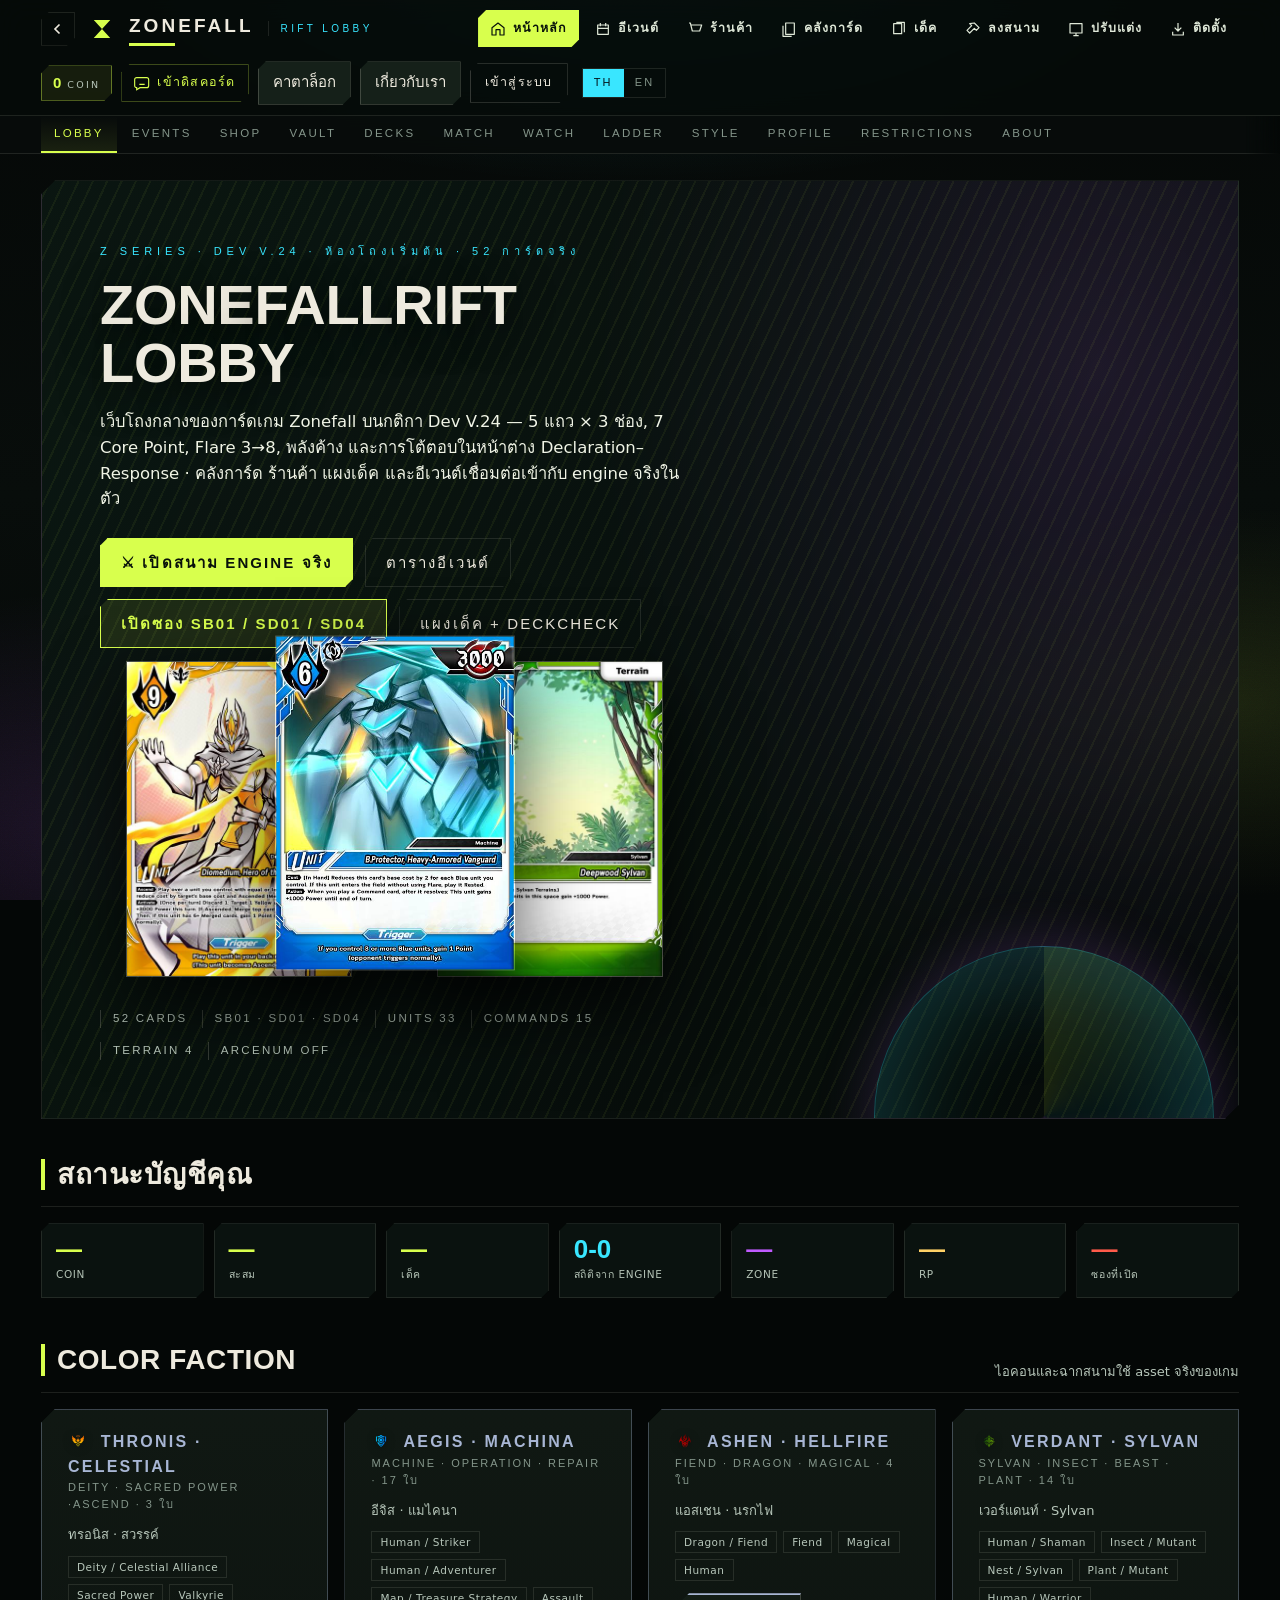
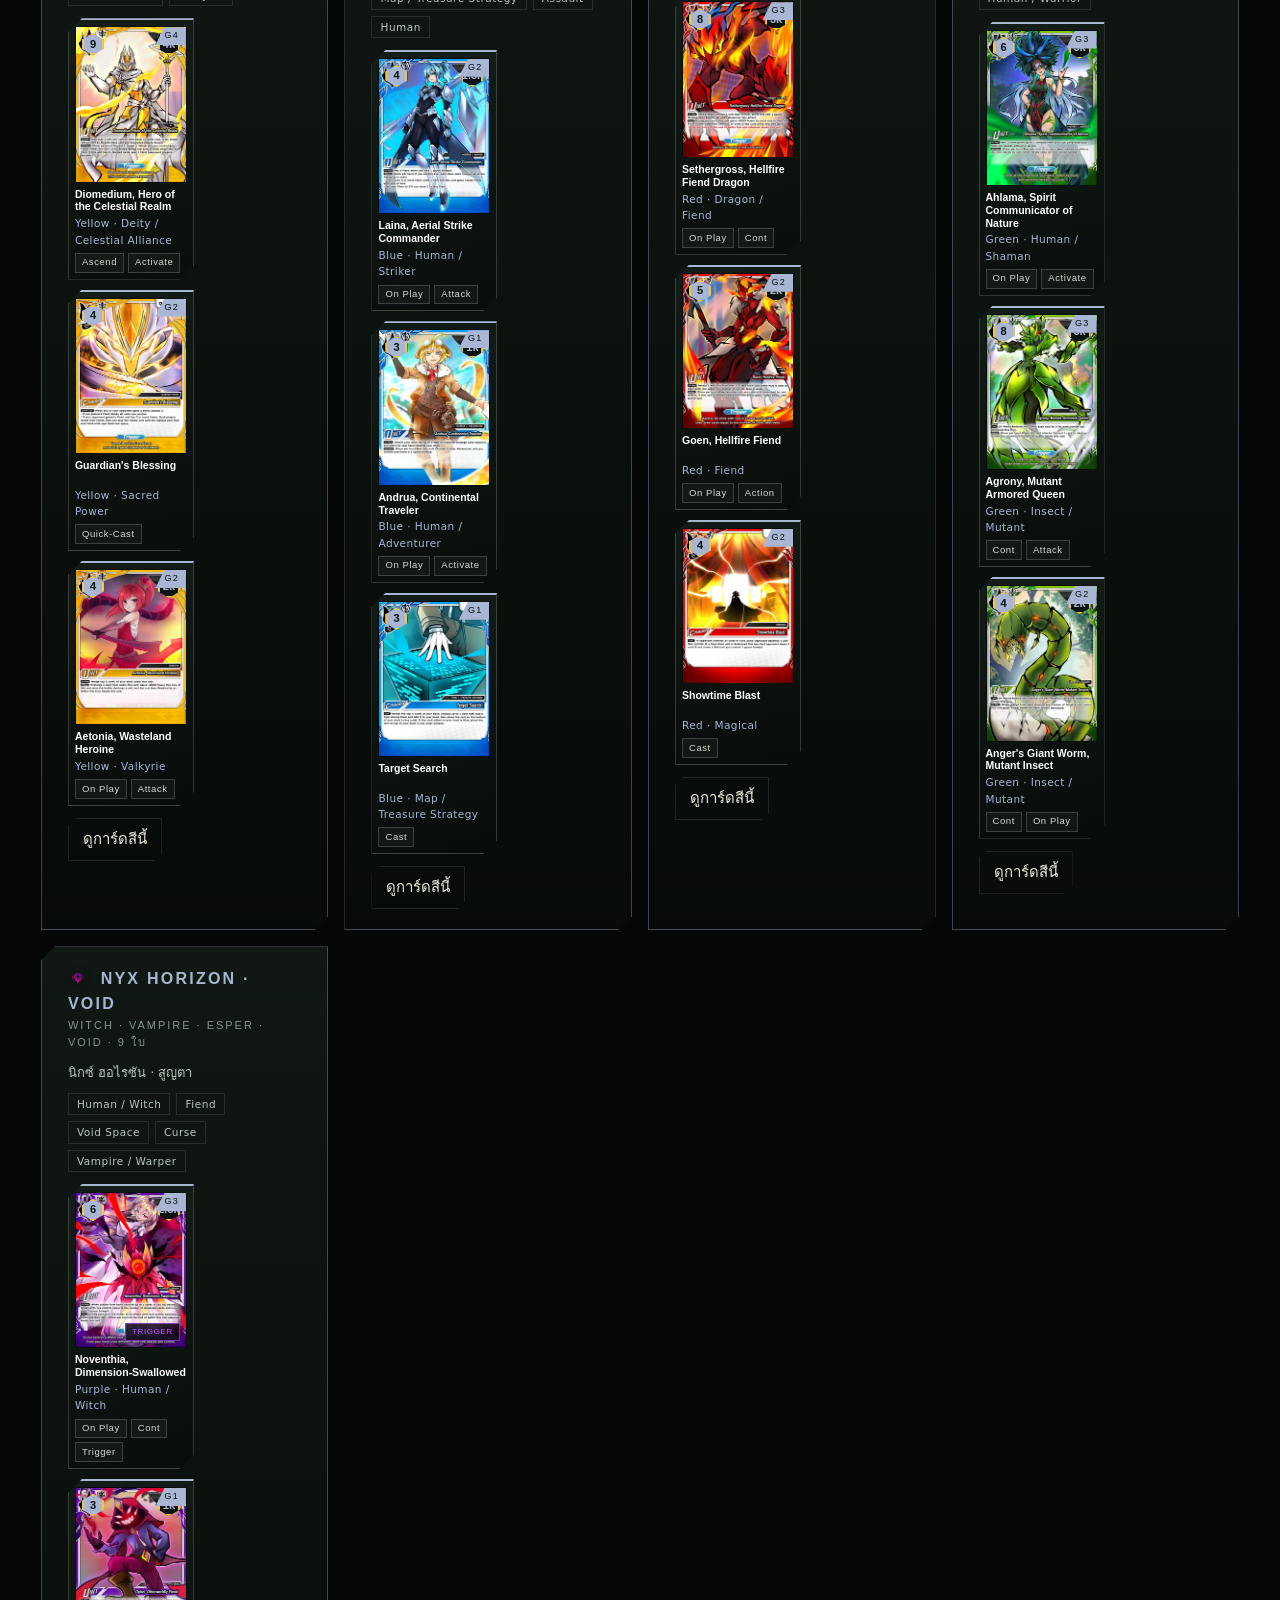
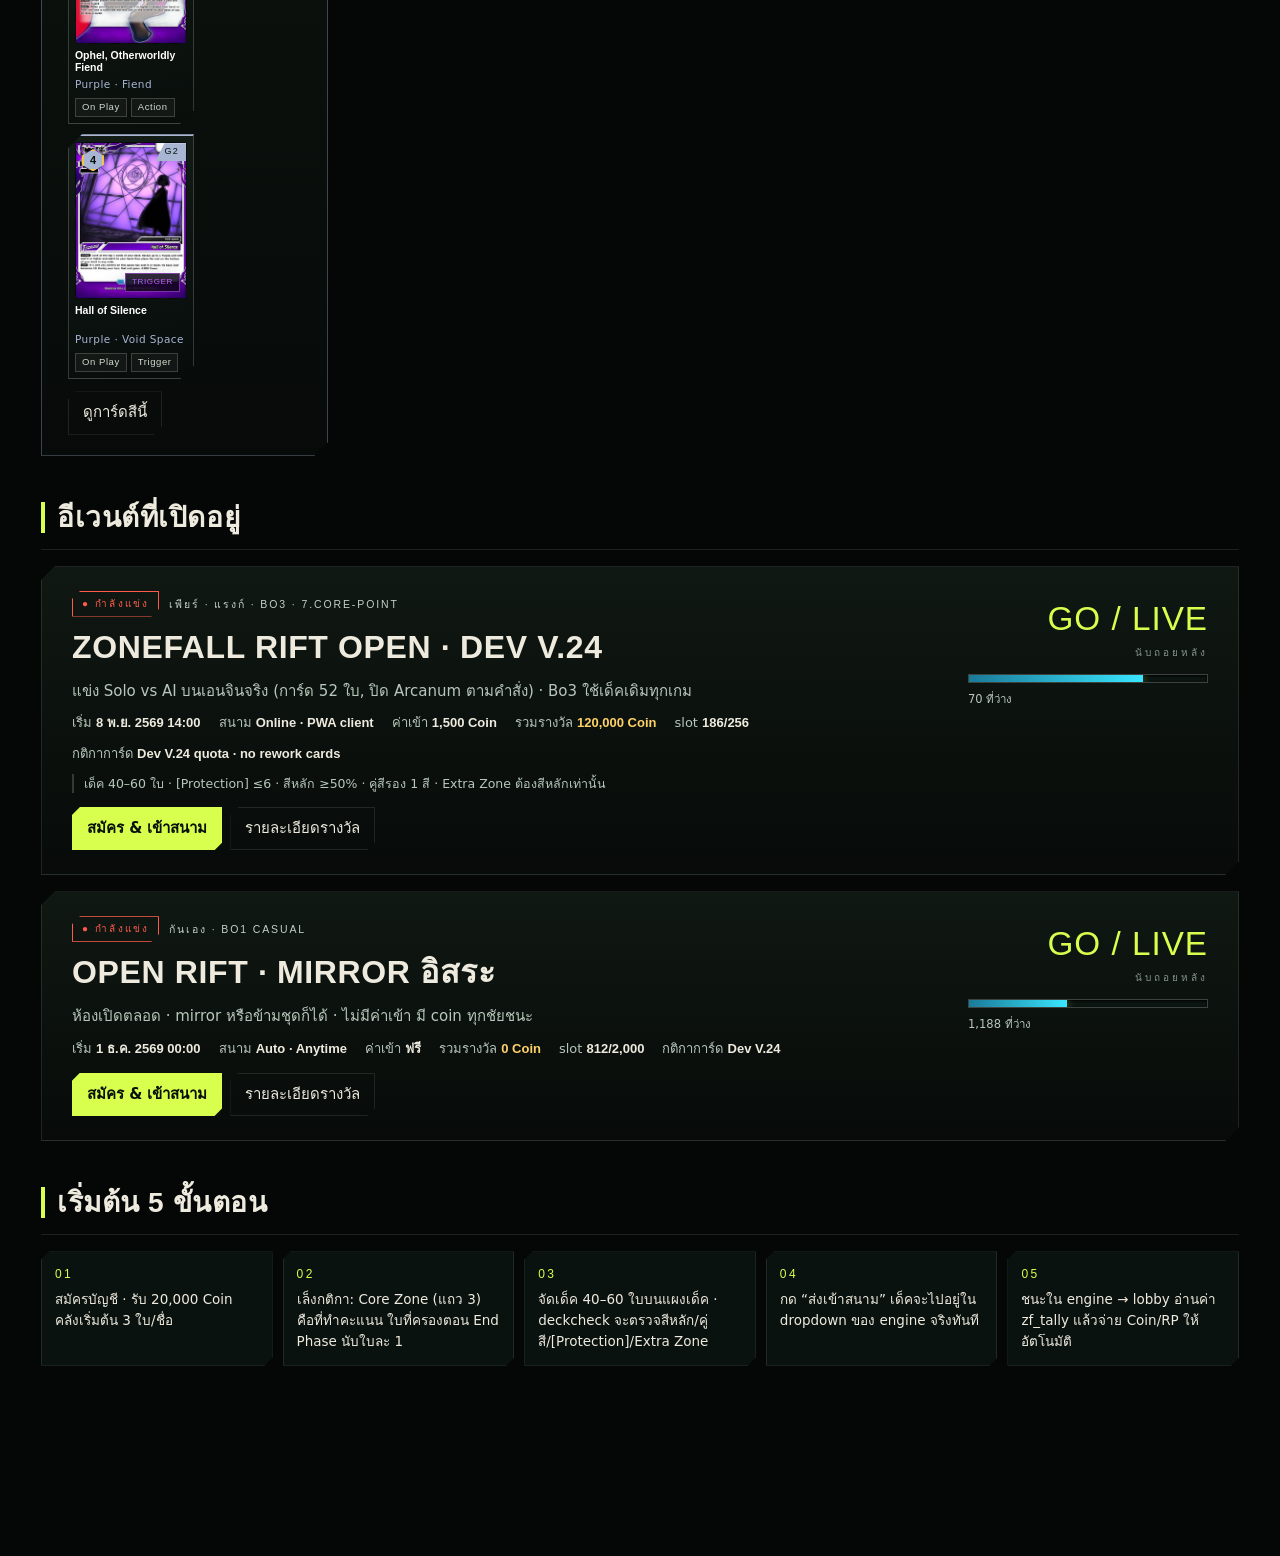
==== index.html @ 49da8212 "Zonefall · Rift Lobby + engine Dev V.24 Lobby (PWA, no backend) ที่ผูกกับตัวเกมจริง: - อ่านกติกา/การ" ====
<!doctype html>
<html lang="th">
<head>
<meta charset="utf-8">
<meta name="viewport" content="width=device-width,initial-scale=1,viewport-fit=cover">
<meta name="theme-color" content="#070a09">
<meta name="description" content="Zonefall · Rift Lobby — ห้องโถงเว็บของการ์ดเกม Zonefall (rulebook Dev V.24): คลังการ์ดจริง 52 ใบ ร้านค้าแผงเด็ค อีเวนต์ แรงก์ และสนามที่เรียก engine จริง">
<title>Zonefall · Rift Lobby</title>
<link rel="manifest" href="manifest.json">
<link rel="icon" href="icons/icon-192.png" sizes="192x192" type="image/png">
<link rel="apple-touch-icon" href="icons/icon-192.png">
<meta name="mobile-web-app-capable" content="yes">
<meta name="apple-mobile-web-app-capable" content="yes">
<meta name="apple-mobile-web-app-title" content="Zonefall">
<link rel="preconnect" href="https://fonts.googleapis.com">
<link rel="preconnect" href="https://fonts.gstatic.com" crossorigin>
<link rel="stylesheet" href="css/lobby.css?v=1793365332">
</head>
<body class="page-lobby" data-page="lobby">

<!-- ══ BOOT ══ -->
<div id="boot" role="status" aria-live="polite">
  <div class="boot-rift"></div>
  <svg class="boot-mark" viewBox="0 0 120 120" aria-hidden="true"><path d="M22 18h76L60 60l38 42H22l38-42Z"/></svg>
  <div class="boot-title">ZONEFALL</div>
  <div class="boot-sub">RIFT LOBBY · RULEBOOK DEV V.24</div>
  <div class="boot-bar"><i id="boot-bar-fill"></i></div>
  <div class="boot-log" id="boot-log">กำลังโหลดการ์ด…</div>
</div>

<!-- ══ TOPBAR ══ -->
<header class="topbar">
  <a class="back" href="?menu=lobby" id="back-home" aria-label="หน้าแรก Zonefall"><svg viewBox="0 0 24 24"><path d="m14 6-6 6 6 6"/></svg></a>
  <svg class="logo-mark" viewBox="0 0 120 120" aria-hidden="true"><path d="M22 18h76L60 60l38 42H22l38-42Z"/></svg>
  <span class="logo-word">ZONEFALL</span>
  <span class="edition">RIFT LOBBY</span>

  <nav class="header-shortcuts" aria-label="เมนูหลัก">
    <button data-tab="lobby"><svg viewBox="0 0 24 24"><path d="m3 10 9-7 9 7v11h-6v-8H9v8H3Z"/></svg><span>หน้าหลัก</span></button>
    <button data-tab="events"><svg viewBox="0 0 24 24"><path d="M4 6h16v14H4zM8 3v5M16 3v5M4 11h16"/></svg><span>อีเวนต์</span></button>
    <button data-tab="shop"><svg viewBox="0 0 24 24"><path d="M3 3h2l3 12h11l3-9H6M9 20h.01M18 20h.01"/></svg><span>ร้านค้า</span></button>
    <button data-tab="collection"><svg viewBox="0 0 24 24"><path d="M7 3h13v17H7zM3 7v16h13"/></svg><span>คลังการ์ด</span></button>
    <button data-tab="decks"><svg viewBox="0 0 24 24"><path d="M4 4h12v15H4zM8 2h12v15"/></svg><span>เด็ค</span></button>
    <button data-tab="battle"><svg viewBox="0 0 24 24"><path d="M14 3l7 7-4 4-3-3-7 7-4-4 7-7-3-3Z"/></svg><span>ลงสนาม</span></button>
    <button data-tab="customization"><svg viewBox="0 0 24 24"><path d="M3 4h18v14H3zM8 22h8M12 18v4"/></svg><span>ปรับแต่ง</span></button>
    <button id="install-app" type="button" aria-controls="install-help"><svg viewBox="0 0 24 24"><path d="M12 3v12m-5-5 5 5 5-5M4 16v5h16v-5"/></svg><span>ติดตั้ง</span></button>
  </nav>

  <div class="header-right">
    <span class="coin-purse" id="coin-purse" hidden><b id="coin-value">0</b><i>COIN</i></span>
    <!-- ใส่ลิงก์เซิร์ฟเวอร์ดิสคอร์ดจริงของคุณตรงนี้ / replace with your real invite -->
    <a class="header-discord" href="https://discord.gg/" target="_blank" rel="noopener noreferrer"><svg viewBox="0 0 24 24"><path d="M5 4h14a3 3 0 0 1 3 3v9a3 3 0 0 1-3 3H9l-5 3v-3a3 3 0 0 1-3-3V7a3 3 0 0 1 3-3Z"/><path d="M7 10h.01M12 10h.01M17 10h.01M8 14h8"/></svg><span>เข้าดิสคอร์ด</span></a>
    <button id="catalog-open">คาตาล็อก</button>
    <button id="about-open">เกี่ยวกับเรา</button>
    <button id="account-button">เข้าสู่ระบบ</button>
  </div>

  <div class="language" aria-label="Language"><button id="th" type="button">TH</button><button id="en" type="button">EN</button></div>
</header>

<!-- ══ TAB STRIP ══ -->
<nav class="tabs" aria-label="Zonefall">
  <button data-tab="lobby"></button><button data-tab="events"></button><button data-tab="shop"></button>
  <button data-tab="collection"></button><button data-tab="decks"></button><button data-tab="battle"></button>
  <button data-tab="watch"></button><button data-tab="ranked"></button><button data-tab="customization"></button>
  <button data-tab="profile"></button><button data-tab="banlist"></button><button data-tab="about"></button>
</nav>

<main id="content"><p class="loading-line" role="status">กำลังโหลดการ์ด…</p></main>

<div id="toast" role="status"></div>
<div id="levelup-fx" hidden><span></span></div>

<!-- ══ DIALOGS ══ -->
<dialog id="redeem-dialog" aria-labelledby="redeem-title">
  <div class="dialog-head"><span>REDEEM CODE</span><button class="close" data-close-dialog aria-label="ปิด">×</button></div>
  <form id="redeem-form" class="account-form">
    <h2 id="redeem-title">ใส่โค้ดรับรางวัล</h2>
    <p>รางวัลเข้าบัญชีทันที · แต่ละโค้ดใช้ได้ครั้งเดียวต่อบัญชี</p>
    <label for="redeem-code">โค้ด / Code<input id="redeem-code" name="code" maxlength="32" autocomplete="off" autocapitalize="off" spellcheck="false" required placeholder="ZONEFALL-V24"></label>
    <button class="primary" type="submit">รับรางวัล / Redeem</button>
    <p id="redeem-status" role="status" aria-live="polite"></p>
  </form>
</dialog>

<dialog id="account-dialog" aria-labelledby="account-title">
  <div class="dialog-head"><span>PLAYER ACCOUNT</span><button class="close" data-close-dialog aria-label="ปิด"><svg viewBox="0 0 24 24"><path d="m6 6 12 12M18 6 6 18"/></svg></button></div>
  <form id="account-form" class="account-form">
    <h2 id="account-title">เข้าสู่ RIFT LOBBY</h2>
    <p>สมัครครั้งแรกได้คลังเริ่มต้น 3 ใบ/ชื่อ (52 ใบจริง) + 20,000 Coin · เด็คที่คุณสร้างจะ inject เข้า dropdown ของ engine จริง</p>
    <label>ชื่อบัญชี<input name="username" minlength="3" maxlength="24" autocomplete="username" required placeholder="A–Z / 0–9 / . _ -"></label>
    <label>รหัสผ่าน<input name="password" type="password" minlength="8" maxlength="128" autocomplete="current-password" required></label>
    <p class="net-note">เดโมเก็บทุกอย่างใน localStorage ของเครื่องคุณ (ไม่มี backend) · อย่าใช้รหัสผ่านจริง</p>
    <div class="actions"><button value="login" class="primary" type="submit">เข้าสู่ระบบ</button><button value="register" type="submit">สร้างบัญชี</button></div>
    <p id="account-error" class="room-error" role="alert"></p>
  </form>
</dialog>

<dialog id="profile-dialog">
  <div class="dialog-head"><span id="signed-in-name"></span><button class="close" data-close-dialog aria-label="ปิด"><svg viewBox="0 0 24 24"><path d="m6 6 12 12M18 6 6 18"/></svg></button></div>
  <div class="account-form">
    <p>คลัง เด็ค และการปรับแต่งผูกกับบัญชีนี้ในเครื่องคุณ · ผลการแข่งอ่านจาก <code>zf_tally</code> ที่ engine เขียน</p>
    <div class="stat-grid" id="profile-mini"></div>
    <button id="logout-account">ออกจากบัญชี</button>
  </div>
</dialog>

<dialog id="friend-room">
  <div class="dialog-head"><span id="room-title">ROOM · นัดแข่ง</span><button class="close" id="close-room" aria-label="Close"><svg viewBox="0 0 24 24"><path d="m6 6 12 12M18 6 6 18"/></svg></button></div>
  <form class="room-form" id="room-form">
    <label>ชื่อผู้เล่น / Player name<input id="player-name" maxlength="24" required autocomplete="nickname"></label>
    <label class="room-watch-toggle"><span>เปิดให้รับชม / Allow spectators<small>ห้องจะโผล่ในแท็บ Watch ของเครื่องนี้</small></span><input id="room-allow-watch" type="checkbox" role="switch" checked></label>
    <button id="create-room" class="primary" type="submit">สร้างห้อง / Create room</button>
    <label class="split-line">รหัสห้องของเพื่อน / Room code<input id="room-code" maxlength="6" placeholder="ZX4K21" autocomplete="off"></label>
    <button id="join-room" type="button">เข้าห้อง / Join room</button>
    <p class="net-note">engine ทำงานบนเครื่องคุณ · ตอนนี้ห้องคือ “นัดแข่ง” ที่ lobby จัดไว้ ยังไม่ใช่ matchmaking realtime</p>
    <p id="room-error" class="room-error" role="alert"></p>
  </form>
</dialog>

<dialog id="pack-catalog" aria-labelledby="pack-catalog-title">
  <div class="dialog-head"><span id="pack-catalog-title"></span><button class="close" data-close-dialog aria-label="ปิด"><svg viewBox="0 0 24 24"><path d="m6 6 12 12M18 6 6 18"/></svg></button></div>
  <p id="pack-catalog-note"></p>
  <div class="pack-catalog-toolbar" aria-label="filter"></div>
  <div class="pack-catalog-list"></div>
</dialog>

<dialog id="card-detail" aria-labelledby="detail-title">
  <div class="dialog-head"><span>Z SERIES / CARD INFO</span><div class="language"><button data-language="th">TH</button><button data-language="en">EN</button></div><button class="close" id="close-detail" aria-label="Close"><svg viewBox="0 0 24 24"><path d="m6 6 12 12M18 6 6 18"/></svg></button></div>
  <div id="detail-content"></div>
</dialog>

<dialog id="deck-share-dialog" aria-labelledby="share-title">
  <div class="dialog-head"><span>SHARE DECK · แผ่เด็ค</span><button class="close" data-close-dialog aria-label="ปิด"><svg viewBox="0 0 24 24"><path d="m6 6 12 12M18 6 6 18"/></svg></button></div>
  <div class="share-dialog-body">
    <div class="share-header-bar">
      <div class="share-deck-info"><h2 id="share-title">แชร์เด็ค</h2><div id="share-deck-meta" class="share-deck-meta"></div></div>
      <div class="share-code-box">
        <span class="share-code-label">รหัสแชร์เด็ค</span>
        <div class="share-code-pill"><div class="share-code" id="share-code-display">------</div><button id="copy-share-code" class="primary" type="button"><span>คัดลอกรหัส</span></button></div>
        <p class="muted share-expiry-text">ส่งรหัสนี้ให้เพื่อน · ใช้ได้ 30 วัน (decks ที่ import จะ inject เข้า engine ได้ทันที)</p>
      </div>
    </div>
    <div class="share-board-container" id="share-deck-board"></div>
  </div>
</dialog>

<dialog id="deck-import-dialog" aria-labelledby="import-title">
  <div class="dialog-head"><span>IMPORT DECK</span><button class="close" data-close-dialog aria-label="ปิด"><svg viewBox="0 0 24 24"><path d="m6 6 12 12M18 6 6 18"/></svg></button></div>
  <form id="deck-import-form" class="account-form">
    <h2 id="import-title">นำเข้าเด็ค</h2>
    <p class="muted">ใส่รหัสแชร์ 8 ตัว หรือวางรายชื่อ · 1 บรรทัด = <code>3x SD01-007</code> · บรรทัด <code>extra</code> ต่อไปคือ Extra Zone</p>
    <input id="import-code-input" class="codein" maxlength="4000" autocomplete="off" autocapitalize="characters" spellcheck="false" placeholder="9V1HJ8L4 / 3x SD01-007" required>
    <p class="warn">นำเข้าได้แม้บางใบยังไม่มีในคลัง · deckcheck จะแจ้งข้อที่ยังผิด</p>
    <p id="import-error" class="room-error" role="alert" style="display:none"></p>
    <button class="primary" type="submit">นำเข้า</button>
  </form>
</dialog>

<dialog id="install-help" aria-labelledby="install-title">
  <img src="icons/icon-192.png" alt="">
  <h2 id="install-title">ติดตั้ง Zonefall เป็นแอป</h2>
  <p></p>
  <ol></ol>
  <button type="button">ปิด</button>
</dialog>

<script src="game/js/data.js?v=1793365332"></script>
<script src="data.js?v=1793365332" defer></script>
<script src="battle.js?v=1793365332" defer></script>
<script src="app.js?v=1793365332" defer></script>
</body>
</html>
---- css/lobby.css ----
/* ═══════════════════════════════════════════════════════════════
   ZONEFALL · Z SERIES — Rift Lobby stylesheet
   §1 tokens   §2 base+boot   §3 topbar/tabs   §4 panels & layout
   §5 cards & foil   §6 shop/collection/deck   §7 battle stage
   §8 dialogs  §9 responsive
   ═══════════════════════════════════════════════════════════════ */

/* §1 TOKENS */
:root{
  --void:#040706; --basalt:#080d0b; --slate:#0d1512; --iron:#152019; --edge:#223027;
  --bone:#eeeade; --ash:#b8c7bb; --dim:#84958a;
  --lime:#d8ff4d; --lime-d:#a8cf21; --lime-dim:rgba(216,255,77,.14);
  --cyan:#39e6ff; --violet:#c05bff; --rust:#ff5b4a; --gold:#ffd166;
  --hp:#7cff9a; --flux:#39e6ff;
  --hair:rgba(234,230,216,.11); --hair-s:rgba(234,230,216,.2);
  --glow:0 0 26px rgba(216,255,77,.22);
  --cut:polygon(0 14px,14px 0,100% 0,100% calc(100% - 14px),calc(100% - 14px) 100%,0 100%);
  --cut-s:polygon(0 8px,8px 0,100% 0,100% calc(100% - 8px),calc(100% - 8px) 100%,0 100%);
  --card-w:196px; --card-h:274px;
  --f-disp:'Chakra Petch',ui-sans-serif,sans-serif;
  --f-body:'IBM Plex Sans Thai',ui-sans-serif,system-ui,sans-serif;
  --pad:clamp(14px,3.2vw,42px);
}
html[data-clan]{
  --c1:#39e6ff; --c2:#d8ff4d; --c3:#0b1210;
}
*,*::before,*::after{box-sizing:border-box}

/* §2 BASE + BOOT */
html{scroll-padding-top:112px}
html,body{margin:0;min-height:100%}
body{
  font-family:var(--f-body); font-size:15px; line-height:1.55; color:var(--bone);
  background:var(--void); -webkit-font-smoothing:antialiased; overflow-x:hidden;
}
body::before{ /* atmosphere: rift light + horizon grid */
  content:""; position:fixed; inset:0; z-index:-2; pointer-events:none;
  background:
    radial-gradient(78% 46% at 50% -8%,rgba(57,230,255,.16),transparent 62%),
    radial-gradient(52% 40% at 8% 92%,rgba(192,91,255,.13),transparent 66%),
    radial-gradient(46% 34% at 96% 78%,rgba(216,255,77,.10),transparent 64%),
    linear-gradient(#040706,#070c0a 55%,#040706);
}
body::after{ /* grain + scanlines */
  content:""; position:fixed; inset:0; z-index:-1; pointer-events:none; opacity:.5;
  background-image:
    repeating-linear-gradient(0deg,rgba(255,255,255,.028) 0 1px,transparent 1px 3px),
    url("data:image/svg+xml;utf8,<svg xmlns='http://www.w3.org/2000/svg' width='140' height='140'><filter id='n'><feTurbulence type='fractalNoise' baseFrequency='.85' numOctaves='3'/></filter><rect width='140' height='140' filter='url(%23n)' opacity='.42'/></svg>");
  mix-blend-mode:overlay;
}
h1,h2,h3,h4,h5,h6{font-family:var(--f-disp);font-weight:700;letter-spacing:.02em;margin:0}
h1{font-size:clamp(28px,4.4vw,56px);line-height:1.04;text-transform:uppercase;letter-spacing:-.005em}
h2{font-size:clamp(19px,2.3vw,28px);text-transform:uppercase}
h3{font-size:16px;text-transform:uppercase;letter-spacing:.14em}
p{margin:0 0 .6em}
a{color:var(--cyan);text-decoration:none}
button{font:inherit;color:inherit;background:var(--iron);border:1px solid var(--hair-s);
  padding:9px 14px;cursor:pointer;clip-path:var(--cut-s);transition:.16s transform,.16s background,.16s color,.16s border-color}
button:hover{background:var(--lime);color:#08110a;border-color:var(--lime);transform:translateY(-1px)}
button:focus-visible,#content a:focus-visible{outline:2px solid var(--lime);outline-offset:2px}
button.primary{background:var(--lime);color:#08110a;border-color:var(--lime);font-weight:700}
button.primary:hover{background:#eaffa0;box-shadow:var(--glow)}
button:disabled{opacity:.4;cursor:not-allowed;transform:none}
button.ghost{background:transparent;border-color:var(--hair)}
button.danger{background:rgba(255,91,74,.12);border-color:rgba(255,91,74,.5);color:#ffb9b0}
ol,ul{margin:0;padding:0;list-style:none}
input,select,textarea{font:inherit;color:var(--bone);background:#0a120f;border:1px solid var(--hair-s);padding:10px 12px;width:100%;clip-path:var(--cut-s)}
input:focus,select:focus{border-color:var(--lime);outline:none;box-shadow:inset 0 0 0 1px rgba(216,255,77,.35)}
input::placeholder{color:var(--dim)}
select{appearance:none;background-image:linear-gradient(45deg,transparent 50%,var(--ash) 50%),linear-gradient(135deg,var(--ash) 50%,transparent 50%);background-position:calc(100% - 16px) 50%,calc(100% - 11px) 50%;background-size:5px 5px;background-repeat:no-repeat;padding-right:32px}
code,kbd{font-family:ui-monospace,Menlo,monospace;font-size:12px;background:#0b1410;border:1px solid var(--hair);padding:1px 6px;color:var(--lime)}
::-webkit-scrollbar{width:10px;height:10px}
::-webkit-scrollbar-track{background:#060a09}
::-webkit-scrollbar-thumb{background:#1f2e25;border:2px solid #060a09}
::-webkit-scrollbar-thumb:hover{background:var(--lime-d)}
.muted{color:#bccbbd}
.panel .muted, .account-form p, .detail-skill .en{color:var(--ash)} .warn{color:var(--gold)} .room-error{color:var(--rust);min-height:20px;font-size:13px}
.tag{font-family:var(--f-disp);font-size:10.5px;letter-spacing:.18em;text-transform:uppercase;color:#c3d1c5}
.loading-line{text-align:center;color:var(--ash);padding:80px 0;font-family:var(--f-disp);letter-spacing:.3em}

/* boot overlay */
#boot{position:fixed;inset:0;z-index:200;display:grid;place-content:center;justify-items:center;gap:14px;overflow:hidden;
  background:radial-gradient(60% 50% at 50% 45%,#0c1a16,#030605 70%);transition:opacity .5s,visibility .5s}
#boot.done{opacity:0;visibility:hidden;pointer-events:none}
.boot-mark{width:78px;height:78px;fill:none;stroke:var(--lime);stroke-width:6;filter:drop-shadow(0 0 14px rgba(216,255,77,.55));animation:bootpulse 1.7s ease-in-out infinite}
@keyframes bootpulse{0%,100%{transform:scale(1);opacity:.65}50%{transform:scale(1.07);opacity:1}}
.boot-rift{position:absolute;width:min(720px,120vw);height:2px;background:linear-gradient(90deg,transparent,var(--cyan),var(--lime),var(--violet),transparent);filter:blur(.4px);animation:rift 2.6s linear infinite}
@keyframes rift{0%{transform:translateY(-140px) scaleX(.2);opacity:0}45%{opacity:1}100%{transform:translateY(150px) scaleX(1.1);opacity:0}}
.boot-title{font-family:var(--f-disp);font-size:clamp(36px,8vw,86px);letter-spacing:.34em;margin-left:.34em;
  background:linear-gradient(180deg,#fff,#c9d6a6);-webkit-background-clip:text;background-clip:text;color:transparent}
.boot-sub{font-family:var(--f-disp);font-size:12px;letter-spacing:.42em;color:var(--ash)}
.boot-bar{width:min(420px,74vw);height:5px;background:#111c17;border:1px solid var(--hair);overflow:hidden}
.boot-bar i{display:block;height:100%;width:0;background:linear-gradient(90deg,var(--lime),var(--cyan));transition:width .25s}
.boot-log{font-size:12.5px;color:var(--dim);letter-spacing:.06em;min-height:18px}

/* toast */
#toast{position:fixed;left:50%;bottom:26px;transform:translate(-50%,24px);z-index:150;opacity:0;pointer-events:none;
  background:#0d1712;border:1px solid var(--lime);color:var(--bone);padding:11px 18px;clip-path:var(--cut-s);
  box-shadow:0 18px 40px rgba(0,0,0,.6),var(--glow);font-size:14px;max-width:min(92vw,520px)}
#toast.show{opacity:1;transform:translate(-50%,0);transition:.28s cubic-bezier(.2,.9,.25,1)}
#toast.bad{border-color:var(--rust);box-shadow:0 18px 40px rgba(0,0,0,.6)}

/* level-up / big win flash */
#levelup-fx[hidden]{display:none}
#levelup-fx{position:fixed;inset:0;z-index:160;display:grid;place-content:center;pointer-events:none;
  background:radial-gradient(45% 45% at 50% 50%,rgba(216,255,77,.3),rgba(4,7,6,.88) 70%)}
#levelup-fx span{font-family:var(--f-disp);font-size:clamp(40px,11vw,120px);letter-spacing:.16em;color:var(--lime);
  text-shadow:0 0 40px rgba(216,255,77,.7);animation:lvz 1.5s ease-out forwards}
@keyframes lvz{0%{transform:scale(.7) rotate(-3deg);opacity:0}25%{opacity:1;transform:scale(1.04)}100%{transform:scale(1.12);opacity:0}}

/* §3 TOPBAR + TABS */
.topbar{position:sticky;top:0;z-index:70;display:flex;align-items:center;gap:14px;flex-wrap:wrap;
  padding:10px var(--pad);border-bottom:1px solid var(--hair);
  background:rgba(6,11,9,.86);backdrop-filter:blur(14px) saturate(1.3)}
.topbar .back{display:grid;place-content:center;width:34px;height:34px;border:1px solid var(--hair);clip-path:var(--cut-s)}
.topbar .back svg{width:18px;height:18px;fill:none;stroke:var(--bone);stroke-width:2.2}
.topbar .back:hover{background:var(--lime);border-color:var(--lime)}
.topbar .back:hover svg{stroke:#08110a}
.logo-mark{width:26px;height:26px;fill:var(--lime);flex:0 0 auto}
.logo{height:24px;width:auto;flex:0 0 auto}
  .topbar .logo{margin-right:2px}
.edition{font-family:var(--f-disp);font-size:10px;letter-spacing:.34em;color:var(--cyan);border-left:1px solid var(--hair);padding-left:12px}
.header-shortcuts{display:flex;gap:4px;margin-left:auto;flex-wrap:wrap}
.header-shortcuts button{display:flex;align-items:center;gap:7px;background:transparent;border-color:transparent;color:#dfe8d8;
  font-family:var(--f-disp);font-size:12.5px;letter-spacing:.08em;text-transform:uppercase;padding:8px 11px}
.header-shortcuts button{font-weight:600}
.header-shortcuts button svg{width:16px;height:16px;fill:none;stroke:currentColor;stroke-width:1.8;stroke-linejoin:round}
.header-shortcuts button:hover{background:var(--lime-dim);color:var(--lime);border-color:transparent}
.header-shortcuts button.active{background:var(--lime);color:#08110a}
.header-right{display:flex;align-items:center;gap:9px;flex-wrap:wrap}
.coin-purse{display:flex;align-items:baseline;gap:6px;border:1px solid rgba(216,255,77,.4);background:rgba(216,255,77,.08);padding:5px 11px;clip-path:var(--cut-s)}
.coin-purse b{font-family:var(--f-disp);font-size:15px;color:var(--lime);font-variant-numeric:tabular-nums}
.coin-purse i{font-style:normal;font-size:9.5px;letter-spacing:.24em;color:var(--ash)}
#account-button{background:transparent;border-color:var(--hair-s);font-family:var(--f-disp);letter-spacing:.1em;font-size:12.5px;text-transform:uppercase}
.header-discord,.header-about{font-family:var(--f-disp);font-size:12.5px;letter-spacing:.1em;text-transform:uppercase;color:var(--lime);
  border:1px solid rgba(216,255,77,.35);padding:8px 12px;clip-path:var(--cut-s);display:inline-flex;align-items:center;gap:7px}
.header-discord:hover,.header-about:hover{background:var(--lime);color:#08110a}
.header-discord svg{width:16px;height:16px;fill:none;stroke:currentColor;stroke-width:1.7}
.language{display:flex;border:1px solid var(--hair)}
.language button{background:transparent;border:0;clip-path:none;padding:5px 11px;font-family:var(--f-disp);font-size:11px;letter-spacing:.2em;color:var(--dim)}
.language button:hover{background:var(--iron);color:var(--bone)}
.language button.on{background:var(--cyan);color:#04141a}

.tabs{position:sticky;top:55px;z-index:60;display:flex;gap:2px;padding:0 var(--pad);overflow-x:auto;scrollbar-width:none;
  background:rgba(8,13,11,.92);backdrop-filter:blur(10px);border-bottom:1px solid var(--hair)}
.tabs::-webkit-scrollbar{display:none}
.tabs{mask-image:linear-gradient(90deg,#000 0,#000 calc(100% - 34px),transparent 100%)}
.tabs button{flex:0 0 auto;background:transparent;border:0;border-bottom:2px solid transparent;clip-path:none;border-radius:0;
  padding:9px 13px;color:var(--dim);font-family:var(--f-disp);font-size:11.5px;letter-spacing:.2em;text-transform:uppercase;white-space:nowrap}
.tabs button::after{content:attr(data-label)}
.tabs button:hover{background:transparent;color:var(--bone);transform:none}
.tabs button.active{color:var(--lime);border-bottom-color:var(--lime);background:linear-gradient(180deg,transparent,rgba(216,255,77,.09))}
main#content{padding:26px var(--pad) 90px;max-width:1420px;margin:0 auto;scroll-margin-top:110px}

/* §4 PANELS & LAYOUT */
.rail{margin:0 0 40px}
.rail-head{display:flex;align-items:flex-end;gap:16px;margin:0 0 16px;padding-bottom:10px;border-bottom:1px solid var(--hair);flex-wrap:wrap}
.rail-head h2{position:relative;padding-left:16px}
.rail-head h2::before{content:"";position:absolute;left:0;top:14%;bottom:14%;width:4px;background:var(--lime)}
.rail-head .sub{color:var(--ash);font-size:13px;margin-left:auto}
.rail-head .tools{display:flex;gap:8px;flex-wrap:wrap}
.grid{display:grid;gap:16px}
.g-cards{grid-template-columns:repeat(auto-fill,minmax(var(--card-w),1fr));justify-items:center}
.g-2{grid-template-columns:repeat(auto-fit,minmax(290px,1fr))}
.g-3{grid-template-columns:repeat(auto-fit,minmax(230px,1fr))}
.g-side{grid-template-columns:minmax(0,1fr) 330px;align-items:start}
.panel{background:linear-gradient(180deg,rgba(21,32,25,.72),rgba(8,13,11,.72));border:1px solid var(--hair);
  clip-path:var(--cut);padding:20px 26px;position:relative}
.panel.hi{border-color:rgba(216,255,77,.3)}
.panel h3{margin-bottom:12px;color:var(--lime)}
.panel h3 small{display:block;color:var(--dim);font-size:11px;letter-spacing:.18em;font-weight:500}

/* hero */
.hero{position:relative;overflow:hidden;clip-path:var(--cut);border:1px solid var(--hair);
  padding:clamp(24px,5vw,58px);margin-bottom:34px;
  background:linear-gradient(115deg,rgba(11,23,18,.94),rgba(6,12,10,.6)),radial-gradient(70% 120% at 88% 20%,rgba(192,91,255,.4),transparent 60%)}
.hero::before{content:"";position:absolute;inset:-40% -10% auto;height:180%;
  background:repeating-linear-gradient(115deg,rgba(216,255,77,.055) 0 2px,transparent 2px 13px);pointer-events:none}
.hero::after{content:"";position:absolute;right:2%;bottom:-18%;width:340px;height:340px;border:1px solid rgba(57,230,255,.3);
  border-radius:50%;box-shadow:0 0 120px rgba(57,230,255,.22) inset,0 0 60px rgba(192,91,255,.2);
  background:conic-gradient(from 0deg,rgba(216,255,77,.1),rgba(57,230,255,.05),rgba(192,91,255,.14),transparent 70%);animation:spinhue 26s linear infinite}
@keyframes spinhue{to{transform:rotate(1turn)}}
.hero-in{position:relative;z-index:2;max-width:min(720px,100%);padding-right:20px}
.hero .kicker{font-family:var(--f-disp);font-size:11px;letter-spacing:.45em;color:var(--cyan);text-transform:uppercase}
.hero h1{margin:.24em 0 .3em;text-shadow:0 10px 40px rgba(0,0,0,.7)}
.hero h1 em{font-style:normal;color:var(--lime)}
.hero p{color:#f0f4e6;max-width:64ch;font-size:16.5px}
.hero-cta{display:flex;gap:12px;flex-wrap:wrap;margin:26px 0 6px}
.hero-cta button{font-family:var(--f-disp);letter-spacing:.14em;text-transform:uppercase;padding:12px 20px}
.hero-tags{display:flex;gap:14px;flex-wrap:wrap;margin-top:26px}
.hero-tags span{font-family:var(--f-disp);font-size:11.5px;letter-spacing:.2em;color:var(--ash);border-left:1px solid var(--hair-s);padding-left:12px}

/* stat tiles */
.stat-grid{display:grid;gap:10px;grid-template-columns:repeat(auto-fit,minmax(130px,1fr))}
.stat{background:#0a120f;border:1px solid var(--hair);padding:12px 14px;clip-path:var(--cut-s)}
.stat b{display:block;font-family:var(--f-disp);font-size:26px;line-height:1;color:var(--lime);font-variant-numeric:tabular-nums}
.stat span{font-size:10.5px;letter-spacing:.06em;color:#b3c2b5;text-transform:uppercase}
.stat.cy b{color:var(--cyan)} .stat.vi b{color:var(--violet)} .stat.ru b{color:var(--rust)} .stat.go b{color:var(--gold)}

/* filters / chips */
.filters{display:flex;gap:8px;flex-wrap:wrap;align-items:center}
.chip{font-family:var(--f-disp);font-size:11px;letter-spacing:.14em;text-transform:uppercase;padding:7px 12px;
  border:1px solid var(--hair);background:#0a120f;color:var(--ash);clip-path:var(--cut-s)}
.chip:hover{color:var(--bone);border-color:var(--hair-s)}
.chip.on{background:var(--lime);color:#08110a;border-color:var(--lime)}
.chip .dot{display:inline-block;width:8px;height:8px;margin-right:7px;border-radius:50%;background:var(--c,#888)}
.searchbar{flex:1 1 210px;min-width:150px}
.badge{display:inline-block;font-family:var(--f-disp);font-size:10px;letter-spacing:.22em;text-transform:uppercase;
  padding:4px 9px;border:1px solid currentColor;clip-path:var(--cut-s)}
.badge.live{color:var(--rust)} .badge.soon{color:var(--cyan)} .badge.open{color:var(--lime)} .badge.done{color:var(--dim)}
.badge.live::before{content:"● ";animation:blink 1.2s steps(2,end) infinite}
@keyframes blink{50%{opacity:.25}}
.bar{height:9px;background:#0c1512;border:1px solid rgba(234,230,216,.22);overflow:hidden;box-shadow:inset 0 1px 3px #000}
.bar i{display:block;height:100%;background:linear-gradient(90deg,var(--lime-d),var(--lime));box-shadow:0 0 10px rgba(216,255,77,.45);transition:width .4s}
.bar.cy i{background:linear-gradient(90deg,#1a7a99,var(--cyan))}
.bar.ru i{background:linear-gradient(90deg,#7a2018,var(--rust))}

/* event rows */
.event{display:grid;grid-template-columns:minmax(0,1fr) 240px;gap:24px;align-items:center;padding:24px 30px}
.event+.event{margin-top:16px}
.event h2{font-size:clamp(20px,2.6vw,32px)}
.event .meta{display:flex;gap:10px 18px;flex-wrap:wrap;margin:10px 0 0;color:var(--ash);font-size:13px}
.event .meta b{color:var(--bone);font-family:var(--f-disp);font-weight:600}
.countdown{font-family:var(--f-disp);font-size:clamp(22px,2.6vw,34px);letter-spacing:.03em;color:var(--lime);text-align:right;font-variant-numeric:tabular-nums;min-width:0;overflow-wrap:anywhere}
  .event>div:last-child{min-width:0;align-self:start;display:grid;align-content:start;padding-top:2px}
  .event{align-items:start}
.countdown small{display:block;font-size:10px;letter-spacing:.3em;color:var(--dim)}
.event .cta{margin-top:14px;display:flex;gap:8px;flex-wrap:wrap}
.ladder-tiers{display:flex;gap:8px;flex-wrap:wrap}
.tier{border:1px solid var(--hair);padding:11px 13px;clip-path:var(--cut-s);flex:1 1 132px;min-width:126px;max-width:190px;background:#0a120f;overflow:hidden}
.tier b{display:block;font-family:var(--f-disp);letter-spacing:.08em;font-size:13px;white-space:nowrap;overflow:hidden;text-overflow:ellipsis}
.tier span{display:block;font-size:10px;color:var(--dim);letter-spacing:.14em;line-height:1.5;white-space:nowrap;overflow:hidden;text-overflow:ellipsis}
.tier.cur{border-color:var(--lime);background:rgba(216,255,77,.1);box-shadow:var(--glow)}

/* table */
.tbl{width:100%;border-collapse:collapse;font-size:14px}
.tbl th{text-align:left;font-family:var(--f-disp);font-size:10.5px;letter-spacing:.24em;text-transform:uppercase;color:var(--dim);
  border-bottom:1px solid var(--hair);padding:8px 10px}
.tbl td{padding:9px 10px;border-bottom:1px solid rgba(234,230,216,.06)}
.tbl tr:hover td{background:rgba(216,255,77,.045)}
.num{font-variant-numeric:tabular-nums;font-family:var(--f-disp)}
.pos{color:var(--hp)} .neg{color:var(--rust)}
.room-row{display:flex;align-items:center;gap:12px;flex-wrap:wrap;padding:12px 14px;border:1px solid var(--hair);background:#0a120f;clip-path:var(--cut-s)}
.room-row>*{min-width:0;max-width:100%}
.room-row .vs{flex-wrap:wrap;text-align:right}
.room-row+.room-row{margin-top:8px}
.room-row b{font-family:var(--f-disp);letter-spacing:.16em}
.room-row .vs{margin-left:auto;display:flex;gap:8px;align-items:center;color:var(--ash);font-size:13px;flex-shrink:0}
.empty{border:1px dashed var(--hair-s);padding:34px;text-align:center;color:var(--dim);clip-path:var(--cut-s)}
.kv{display:flex;justify-content:space-between;gap:12px;padding:7px 0;border-bottom:1px dashed rgba(234,230,216,.09);font-size:13.5px}
.kv span{color:var(--ash)} .kv b{font-family:var(--f-disp)}
.flow{display:flex;gap:10px;flex-wrap:wrap}
.flow li{counter-increment:n;flex:1 1 190px;background:#0a120f;border:1px solid var(--hair);padding:13px;clip-path:var(--cut-s);font-size:13.5px}
.flow li::before{content:counter(n,decimal-leading-zero);display:block;font-family:var(--f-disp);color:var(--lime);font-size:12px;letter-spacing:.2em;margin-bottom:5px}
.flow{counter-reset:n}
.accordion{border:1px solid var(--hair);background:#0a120f}
.accordion>div{border-bottom:1px solid var(--hair)}
.accordion>div:last-child{border-bottom:0}
.accordion summary{cursor:pointer;padding:13px 15px;font-family:var(--f-disp);letter-spacing:.06em;list-style:none}
.accordion summary::-webkit-details-marker{display:none}
.accordion summary::before{content:"+ ";color:var(--lime)}
.accordion details[open] summary::before{content:"− "}
.accordion .body{padding:0 15px 15px;color:var(--ash);font-size:14px}

/* §5 CARDS & FOIL */
.card{--c1:#39e6ff;--c2:#d8ff4d;width:var(--card-w);height:var(--card-h);position:relative;overflow:hidden;cursor:pointer;
  background:linear-gradient(165deg,#141d18,#080d0b 62%);border:1px solid var(--hair-s);clip-path:var(--cut);
  display:grid;grid-template-rows:112px auto auto 1fr auto;padding:0;transition:transform .18s cubic-bezier(.2,.9,.25,1),box-shadow .18s,filter .18s}
.card:hover{transform:translateY(-6px) scale(1.012);box-shadow:0 22px 46px rgba(0,0,0,.6),0 0 0 1px var(--c1);z-index:3}
.card .card-art{position:relative;overflow:hidden;border-bottom:1px solid var(--hair);
  background:radial-gradient(75% 90% at 22% 12%,var(--c1),transparent 62%),linear-gradient(140deg,var(--c2),#060a08 78%)}
.card .card-art::before{content:"";position:absolute;inset:0;
  background:repeating-linear-gradient(58deg,rgba(0,0,0,.4) 0 3px,transparent 3px 15px),
             repeating-linear-gradient(-58deg,rgba(255,255,255,.09) 0 1px,transparent 1px 9px);mix-blend-mode:overlay}
.card .card-art::after{content:"";position:absolute;left:50%;top:44%;translate:-50% -50%;width:132px;height:132px;
  background:conic-gradient(from 210deg,var(--c1),transparent 42%,var(--c2) 62%,transparent 88%);opacity:.9;
  clip-path:polygon(50% 0,78% 28%,100% 50%,78% 72%,50% 100%,22% 72%,0 50%,22% 28%);animation:artisn 12s linear infinite}
@keyframes artisn{to{transform:rotate(1turn)}}
.card .art-glyph{position:absolute;left:50%;top:44%;translate:-50% -50%;width:98px;height:98px;z-index:2;
  stroke:#05090730;stroke-width:3;fill:none;opacity:.92}
.card .cost{position:absolute;left:8px;top:8px;z-index:4;width:34px;height:34px;display:grid;place-content:center;
  font-family:var(--f-disp);font-size:17px;font-weight:700;color:#06100a;background:var(--lime);
  clip-path:polygon(50% 0,100% 26%,100% 74%,50% 100%,0 74%,0 26%);box-shadow:0 0 16px rgba(216,255,77,.5)}
.card .card-top{position:relative;padding-top:7px;min-height:36px}
.card .card-name{font-family:var(--f-disp);font-size:13.5px;line-height:1.16;letter-spacing:.01em;padding:2px 10px 0;
  color:#fff;text-shadow:0 2px 8px rgba(0,0,0,.8)}
.card .card-mid{display:flex;justify-content:space-between;gap:6px;padding:2px 10px 6px;
  font-family:var(--f-disp);font-size:9.5px;letter-spacing:.2em;text-transform:uppercase;color:var(--c1);border-bottom:1px solid rgba(234,230,216,.07)}
.card .card-text{padding:8px 10px;font-size:11.4px;line-height:1.42;color:#c8d3c6;overflow:hidden}
.card .card-text b{color:var(--lime);font-weight:600}
.card .card-bot{display:flex;justify-content:space-between;align-items:center;padding:6px 10px;border-top:1px solid var(--hair);
  background:linear-gradient(0deg,rgba(0,0,0,.5),transparent)}
.card .pw{font-family:var(--f-disp);font-size:16px;font-weight:700;color:var(--lime);text-shadow:0 0 14px rgba(216,255,77,.45)}
.card .pw small{font-size:9px;letter-spacing:.2em;color:var(--dim);margin-right:4px}
.card .cid{font-size:9.5px;letter-spacing:.06em;color:var(--dim);font-family:ui-monospace,monospace;white-space:nowrap;overflow:hidden;text-overflow:ellipsis;max-width:96px}
.card .own{position:absolute;right:8px;top:8px;z-index:4;font-family:var(--f-disp);font-size:11.5px;letter-spacing:.08em;
  background:#04070690;border:1px solid var(--hair-s);padding:2px 8px;color:var(--bone)}
.card .own.zero{color:var(--dim);border-style:dashed}
.card .strip{position:absolute;left:0;top:0;bottom:0;width:3px;background:linear-gradient(180deg,var(--c1),var(--c2))}
.card.locked-glow{filter:saturate(.6) brightness(.86)}

/* rarity frames */
.card[data-rar="C"]{--c2:#1b2620}
.card[data-rar="R"]::after{content:"";position:absolute;inset:0;pointer-events:none;
  background:linear-gradient(118deg,transparent 42%,rgba(57,230,255,.2) 50%,transparent 58%)}
.card[data-rar="E"]{border-color:rgba(192,91,255,.5)}
.card[data-rar="E"]::after,.card[data-rar="M"]::after{content:"";position:absolute;inset:0;pointer-events:none;
  background:linear-gradient(115deg,rgba(255,255,255,.05) 0 20%,transparent 20% 40%,rgba(255,255,255,.12) 40% 46%,transparent 46%),
             repeating-linear-gradient(60deg,rgba(192,91,255,.1) 0 6px,transparent 6px 12px)}
.card[data-rar="M"]{border-color:rgba(216,255,77,.6);box-shadow:inset 0 0 30px rgba(216,255,77,.14)}
.card[data-rar="M"] .card-art::after{animation-duration:6s;filter:drop-shadow(0 0 14px rgba(216,255,77,.6))}
.card[data-rar="M"]::before{content:"";position:absolute;inset:0;z-index:5;pointer-events:none;mix-blend-mode:color-dodge;opacity:.5;
  background:conic-gradient(from 0deg at 30% 70%,rgba(216,255,77,.5),rgba(57,230,255,.4),rgba(192,91,255,.5),rgba(216,255,77,.5));
  animation:holorot 9s linear infinite}
@keyframes holorot{to{transform:rotate(1turn) scale(1.5)}}
.card[data-kind="rider"] .card-art{background:radial-gradient(70% 80% at 50% 8%,var(--c2),transparent 60%),linear-gradient(160deg,#1a1c12,#050806)}
.card[data-kind="rider"] .cost{background:var(--gold);box-shadow:0 0 18px rgba(255,209,102,.6)}

/* state variants */
.card.nofront{opacity:.85}
.card.missing{border-color:var(--rust);box-shadow:inset 0 0 0 1px rgba(255,91,74,.4)}
.card.missing::after{content:"NOT IN VAULT";position:absolute;right:6px;bottom:34px;font-family:var(--f-disp);font-size:9px;letter-spacing:.18em;color:var(--rust)}
.card.selected{outline:2px solid var(--lime);outline-offset:2px}
.card.dimmed{filter:grayscale(.75) brightness(.6)}
.card.mini{--card-w:128px;--card-h:180px;grid-template-rows:62px auto auto 1fr auto;font-size:9px}
.card.mini .card-name{font-size:10px} .card.mini .card-text{display:none}
.card.mini .cost{width:24px;height:24px;font-size:12px} .card.mini .card-art::after{width:70px;height:70px}
.card.mini .pw{font-size:12px} .card.mini .art-glyph .art-rank{font-size:26px}
.card.big{--card-w:300px;--card-h:420px;grid-template-rows:170px auto auto 1fr auto;cursor:default}
.card.big .card-name{font-size:20px} .card.big .card-text{font-size:14.5px} .card.big .cost{width:48px;height:48px;font-size:24px}
.card.big .pw{font-size:24px} .card.big .art-glyph .art-rank{font-size:30px}
.card.big .card-art::after{width:200px;height:200px}

/* deck-row counter control */
.deck-row{display:flex;align-items:center;gap:12px;padding:8px;border:1px solid var(--hair);background:#0a120f;clip-path:var(--cut-s)}
.deck-row+.deck-row{margin-top:7px}
.deck-row .qty{display:flex;align-items:center;gap:6px;margin-left:auto}
.deck-row .qty button{width:28px;height:28px;padding:0;display:grid;place-content:center;background:var(--iron)}
.deck-row .qty b{min-width:22px;text-align:center;font-family:var(--f-disp);font-size:16px;color:var(--lime)}
.deck-row.max .qty b{color:var(--gold)}
.deck-row.off .qty b{color:var(--rust)}
.curve{display:flex;align-items:flex-end;gap:7px;height:84px;padding:10px 0 0;border-bottom:1px solid var(--hair-s)}
.curve div{flex:1 1 0;background:linear-gradient(180deg,var(--lime),rgba(216,255,77,.15));min-width:16px;position:relative;
  clip-path:polygon(0 6px,6px 0,100% 0,100% 100%,0 100%)}
.curve div span{position:absolute;bottom:-20px;left:50%;translate:-50% 0;font-family:var(--f-disp);font-size:10px;color:#c3d1c5}
.curve div.zero{background:linear-gradient(180deg,#1c2620,#0e1612)}

/* §6 SHOP / COLLECTION / DECK */
.packline{display:flex;gap:0;align-items:center;flex-wrap:wrap;border:1px solid var(--hair);background:linear-gradient(100deg,#0c1512,#080d0b);clip-path:var(--cut);padding:22px}
.pack-visual{--c1:#39e6ff;--c2:#d8ff4d;position:relative;width:150px;height:210px;flex:0 0 auto;margin-right:26px;filter:saturate(1.15) brightness(1.12);
  background:linear-gradient(150deg,var(--c1),color-mix(in srgb,var(--c3,#123) 55%, #0b1512) 52%,var(--c2));clip-path:polygon(0 18px,50% 0,100% 18px,100% 100%,50% calc(100% - 18px),0 100%);
  box-shadow:0 24px 50px rgba(0,0,0,.6);display:grid;place-content:center;border:0}
.pack-visual::after{content:"";position:absolute;inset:8px;border:1px dashed rgba(4,7,6,.55);clip-path:inherit}
.pack-visual b{position:absolute;top:10px;left:0;right:0;text-align:center;font-family:var(--f-disp);font-size:9.5px;letter-spacing:.36em;color:#040706aa}
.pack-visual i{font-family:var(--f-disp);font-style:normal;font-size:38px;font-weight:700;color:#050907cc;text-align:center;letter-spacing:-.02em;text-shadow:0 1px 0 rgba(255,255,255,.35)}
.pack-visual .pnum{position:absolute;bottom:16px;left:0;right:0;text-align:center;font-family:var(--f-disp);font-size:13px;font-weight:700;letter-spacing:.26em;color:#04100a}
.pack-info{flex:1 1 320px}
.pack-info h2{font-size:clamp(20px,2.5vw,30px)}
.pack-odds{display:flex;gap:16px;flex-wrap:wrap;margin:10px 0;color:var(--ash);font-size:12.5px}
.pack-odds span b{font-family:var(--f-disp);color:var(--bone)}
.pack-buy{display:flex;gap:9px;flex-wrap:wrap;margin-top:16px}
.pack-buy button{font-family:var(--f-disp);letter-spacing:.1em;text-transform:uppercase;padding:11px 16px;display:flex;gap:8px;align-items:center;color:var(--bone)}
.pack-buy button small,.pack-buy button .muted{color:#9aa79a}
.pack-buy .price{color:#0a7a20;font-weight:700}
.pack-buy button.primary .price{color:#08110a}
.pack-buy button:not(.primary):not(.ghost) .price{color:var(--lime)}
.pack-buy button:hover .price{color:#08110a}

/* pack opening overlay */
#opener{position:fixed;inset:0;z-index:170;display:grid;place-content:center;justify-items:center;gap:26px;background:rgba(4,7,6,.93);backdrop-filter:blur(6px)}
#opener[hidden]{display:none}
.opener-rift{width:min(360px,60vw);height:360px;position:relative;display:grid;place-content:center}
.opener-rift i{position:absolute;inset:0;border:2px solid var(--c1,#d8ff4d);border-radius:50%;opacity:.4;animation:shock 1.1s ease-out infinite}
.opener-rift i:nth-child(2){animation-delay:.35s;border-color:var(--c2,#39e6ff)}
.opener-rift i:nth-child(3){animation-delay:.7s;border-color:var(--c3,#c05bff)}
.opener-rift svg{width:150px;height:150px;fill:none;stroke:var(--lime);stroke-width:5;filter:drop-shadow(0 0 18px rgba(216,255,77,.7));animation:tear 1.1s ease-in-out infinite alternate}
@keyframes shock{to{transform:scale(2.1);opacity:0}}
@keyframes tear{to{transform:scale(1.09) rotate(4deg)}}
.opener-txt{font-family:var(--f-disp);letter-spacing:.4em;font-size:13px;color:var(--ash);text-transform:uppercase}
.opener-cards{display:flex;gap:14px;flex-wrap:wrap;justify-content:center;max-width:min(1240px,94vw)}
  .opener-cards .rcard{cursor:default}
.opener-cards .card{animation:flipin .55s cubic-bezier(.15,.9,.3,1.2) backwards;animation-delay:calc(var(--i) * .12s)}
@keyframes flipin{from{transform:rotateY(90deg) translateY(30px);opacity:0}to{transform:none;opacity:1}}
.opener-actions{display:flex;gap:10px}
.opener-summary{color:var(--ash);font-size:13px;text-align:center}
.opener-summary b{color:var(--lime);font-family:var(--f-disp)}
.dup-tag{position:absolute;left:8px;bottom:8px;z-index:6;font-family:var(--f-disp);font-size:9.5px;letter-spacing:.14em;
  background:var(--gold);color:#12100a;padding:2px 7px}

/* collection toolbar/summary */
.vault-meter{display:flex;gap:22px;align-items:center;flex-wrap:wrap;margin-bottom:14px;font-size:13px;color:var(--ash)}
.vault-meter b{font-family:var(--f-disp);font-size:22px;color:var(--lime)}
.sortbar{display:flex;gap:9px;align-items:center;flex-wrap:wrap;margin-bottom:14px}
.sortbar label{font-size:11px;letter-spacing:.2em;text-transform:uppercase;color:var(--dim)}
.sortbar select{width:auto;min-width:130px;padding:7px 30px 7px 10px}

/* deck board / clipboard */
.board{border:1px solid var(--hair-s);background:linear-gradient(180deg,#0b1310,#070c0a);padding:22px;position:relative}
.board-title{font-family:var(--f-disp);text-align:center;font-size:12px;letter-spacing:.3em;color:var(--ash);margin-bottom:16px}
.board-title b{color:var(--bone)}
.board-grid{display:grid;gap:9px;grid-template-columns:repeat(auto-fill,minmax(var(--card-w),1fr))}
.board-grid.empty{padding:34px;border:1px dashed var(--hair-s);text-align:center;color:var(--dim)}
.share-header-bar{display:flex;gap:20px;flex-wrap:wrap;align-items:flex-start;justify-content:space-between;margin-bottom:16px}
.share-code-box{min-width:250px}
.share-code-label{font-family:var(--f-disp);font-size:10px;letter-spacing:.3em;color:var(--dim);text-transform:uppercase}
.share-code-pill{display:flex;gap:9px;align-items:center;margin:7px 0}
.share-code{font-family:ui-monospace,monospace;font-size:24px;letter-spacing:.18em;color:var(--lime);border:1px dashed var(--hair-s);padding:7px 14px;background:#0a120f}
.share-deck-meta{color:var(--ash);font-size:13px}
.board-container{max-height:52vh;overflow:auto;padding-right:6px}
.codein{font-family:ui-monospace,monospace;font-size:22px;letter-spacing:.34em;text-align:center;text-transform:uppercase}
.deck-list{display:inline-block;white-space:pre-wrap}

/* §7 BATTLE STAGE */
#stage{position:fixed;inset:0;z-index:140;display:grid;grid-template-rows:auto minmax(0,1fr) auto;
  background:radial-gradient(70% 50% at 50% 50%,rgba(12,26,21,.96),#040706 75%);
  animation:stagein .45s ease-out}
#stage[hidden]{display:none}
@keyframes stagein{from{opacity:0;filter:blur(9px)}}
.stage-top{display:flex;align-items:center;gap:16px;padding:9px 18px;border-bottom:1px solid var(--hair);background:rgba(6,11,9,.85)}
.stage-top .stage-title{display:flex;align-items:baseline;gap:14px;font-family:var(--f-disp)}
.stage-top .stage-title b{letter-spacing:.24em;font-size:13px;color:var(--lime)}
.stage-top .stage-title i{font-style:normal;letter-spacing:.2em;font-size:12px;color:var(--ash)}
#stage-exit,#stage-exit2{margin-right:6px;background:transparent;border-color:rgba(255,91,74,.45);color:#ffb9b0;font-family:var(--f-disp);font-size:11px;letter-spacing:.16em}
#stage-exit:hover,#stage-exit2:hover{background:var(--rust);color:#12060a}
.stage-seed{margin-left:auto;font-family:ui-monospace,monospace;font-size:11px;color:var(--dim);letter-spacing:.1em}
.stage-body{display:grid;grid-template-columns:minmax(0,1fr) 300px;gap:14px;padding:14px 18px;min-height:0;overflow:auto}
.arena{display:grid;grid-template-rows:minmax(0,1fr) auto minmax(0,1fr);gap:6px;min-height:0;align-content:center;overflow:auto}
.side{display:flex;gap:8px;align-items:stretch;justify-content:center;min-width:0;overflow:visible}
.side.foe .slot[data-zone="front"]{grid-row:3}
.side.foe .slot[data-zone="rear"]{grid-row:2}
.side.foe .throne .slot{grid-row:auto}
.throne{grid-template-rows:auto 1fr}
.throne{width:132px;flex:0 0 auto;display:grid;grid-template-rows:auto 1fr;gap:6px;border:1px solid var(--hair);background:linear-gradient(180deg,rgba(255,209,102,.07),transparent);padding:8px;clip-path:var(--cut)}
.throne h6,.lane h6{font-family:var(--f-disp);font-size:9.5px;letter-spacing:.24em;color:var(--dim);text-align:center;text-transform:uppercase;margin:0}
.lane{flex:1 1 0;min-width:0;max-width:236px;display:grid;grid-template-rows:auto 1fr 1fr;gap:6px;border:1px solid var(--hair);
  background:linear-gradient(180deg,rgba(234,230,216,.025),transparent);padding:8px;clip-path:var(--cut)}
.lane.hot{border-color:rgba(216,255,77,.4)}
.slot{position:relative;min-height:104px;display:grid;place-content:center;border:1px dashed rgba(234,230,216,.26);
  background:rgba(6,11,9,.5);transition:.16s}
.slot .card{--card-w:104px;--card-h:136px;cursor:default;overflow:hidden}
.slot .card .card-text,.slot .card .card-mid{display:none}
.slot .card:hover{transform:none;box-shadow:none}
.lane.drop,.slot.drop{border-color:var(--lime);background:rgba(216,255,77,.1);cursor:pointer;animation:dropglow 1.4s ease-in-out infinite}
@keyframes dropglow{50%{box-shadow:inset 0 0 22px rgba(216,255,77,.25)}}
.slot.atk{border-color:var(--lime);box-shadow:inset 0 0 18px rgba(216,255,77,.2);cursor:crosshair}
.slot.tgt{border-color:var(--rust);animation:tgtpulse .9s ease-in-out infinite;cursor:crosshair}
@keyframes tgtpulse{50%{background:rgba(255,91,74,.18);box-shadow:inset 0 0 24px rgba(255,91,74,.3)}}
.slot.tired .card{transform:rotate(-7deg) scale(.94);filter:brightness(.6) saturate(.55)}
.slot.retired{animation:retire .4s ease-in forwards}
@keyframes retire{to{transform:translateY(18px) scale(.8);opacity:0}}
.slot.hit{animation:hitshake .3s}
@keyframes hitshake{25%{transform:translateX(-5px)}75%{transform:translateX(5px)}}
.slot .tag-rear,.slot .tag-front{position:absolute;left:5px;top:5px;font-family:var(--f-disp);font-size:8px;letter-spacing:.16em;color:var(--dim)}
.float-dmg{position:absolute;left:50%;top:40%;translate:-50% 0;z-index:9;font-family:var(--f-disp);font-weight:700;
  font-size:34px;color:var(--rust);text-shadow:0 0 18px rgba(255,91,74,.8);animation:floatup 1s ease-out forwards;pointer-events:none}
.float-dmg.heal{color:var(--hp);text-shadow:0 0 18px rgba(124,255,154,.7)}
.float-dmg.pw{color:var(--lime);font-size:24px}
@keyframes floatup{to{transform:translateY(-52px);opacity:0}}
.rift-line{display:flex;align-items:center;gap:12px;justify-content:center;color:var(--dim)}
.rift-line i{flex:1;height:1px;background:linear-gradient(90deg,transparent,var(--cyan),transparent)}
.rift-line b{font-family:var(--f-disp);font-size:10px;letter-spacing:.4em}
.stage-side{display:grid;grid-template-rows:auto 1fr auto;gap:10px;min-height:0}
.ps-plate{border:1px solid var(--hair);background:#0a120f;padding:11px 13px;clip-path:var(--cut-s);display:grid;gap:9px}
.ps-plate .who{display:flex;align-items:center;gap:8px}
.ps-plate .who b{font-family:var(--f-disp);font-size:13px;letter-spacing:.08em}
.ps-plate .who .cl{font-size:9.5px;letter-spacing:.2em;color:var(--c1,#39e6ff);text-transform:uppercase;font-family:var(--f-disp)}
.hp-strip{display:flex;align-items:baseline;gap:6px;font-family:var(--f-disp)}
.hp-strip .core{font-size:30px;line-height:1;color:var(--hp)}
.hp-strip .core.danger{color:var(--rust)}
.hp-strip small{font-size:9.5px;letter-spacing:.24em;color:var(--dim)}
.gems{display:flex;gap:3px;flex-wrap:wrap}
.gem{width:16px;height:16px;background:#141f19;border:1px solid var(--hair-s);clip-path:polygon(50% 0,100% 30%,100% 70%,50% 100%,0 70%,0 30%)}
.gem.on{background:var(--flux);box-shadow:0 0 10px rgba(57,230,255,.7);border-color:var(--flux)}
.gem.spent{background:#2a1a12}
.mini-stats{display:flex;gap:10px;flex-wrap:wrap;color:var(--ash);font-size:10.5px;letter-spacing:.1em;font-family:var(--f-disp);text-transform:uppercase}
.telemetry{border:1px solid var(--hair);background:#070c0a;min-height:0;display:grid;grid-template-rows:auto 1fr}
.telemetry h6{font-family:var(--f-disp);font-size:9.5px;letter-spacing:.3em;color:var(--dim);padding:8px 11px;border-bottom:1px solid var(--hair)}
.telemetry ol{overflow:auto;padding:8px 11px;font-size:12.2px;line-height:1.6;font-family:var(--f-body)}
.telemetry li{border-bottom:1px solid rgba(234,230,216,.1);padding:7px 0;color:#c8d4c2;font-size:13px;line-height:1.5}
.telemetry li b{color:var(--bone);font-weight:500}
.telemetry li.you{color:#d5e8c4} .telemetry li.foe{color:#f0c4bd}
.telemetry li.sys{color:var(--lime);font-family:var(--f-disp);font-size:11px;letter-spacing:.1em;text-transform:uppercase}
.stage-hand-wrap{border-top:1px solid rgba(216,255,77,.22);background:linear-gradient(180deg,rgba(8,14,11,.96),rgba(5,9,8,.99));display:flex;gap:14px;padding:6px 18px 8px;align-items:flex-end;box-shadow:0 -14px 30px rgba(0,0,0,.55);z-index:3}
.hand-bar{display:flex;gap:9px;overflow-x:auto;overflow-y:hidden;flex:1;padding:10px 6px 12px;min-height:184px;align-items:flex-end}
.hand-bar .card{--card-w:122px;--card-h:170px;flex:0 0 auto}
.hand-bar .card .card-text{font-size:9.6px;display:block;line-height:1.34}
.hand-bar .card .card-mid{display:none}
.hand-bar .card{transition:transform .16s,box-shadow .16s,margin-bottom .16s}
.hand-bar .card:hover{transform:translateY(-14px) scale(1.06)}
.hand-bar .card.playable{border-color:var(--lime);box-shadow:0 0 0 1px var(--lime),0 10px 26px rgba(0,0,0,.5)}
.hand-bar .card.playable::after{content:"";position:absolute;left:0;right:0;top:0;height:2px;background:var(--lime);animation:blink 1.6s infinite}
.hand-bar .card.pick{transform:translateY(-20px) scale(1.09);box-shadow:0 0 0 2px var(--gold),0 16px 30px rgba(0,0,0,.6)}
.hand-bar .card.unaffordable{filter:grayscale(.7) brightness(.55)}
.stage-actions{display:grid;gap:8px;grid-template-columns:1fr auto;width:250px;flex:0 0 auto}
.stage-actions button{width:100%;font-family:var(--f-disp);letter-spacing:.1em;text-transform:uppercase;font-size:12.5px;padding:12px}
.stage-actions .row2{display:flex;gap:8px}
.stage-actions .row2 button{font-size:11px;padding:9px 8px;background:transparent;border-color:var(--hair)}
#stage.busy .stage-actions button{pointer-events:none;opacity:.55}
.res-banner{position:absolute;inset:0;display:grid;place-content:center;justify-items:center;gap:16px;background:rgba(4,7,6,.93);backdrop-filter:blur(7px);z-index:20;text-align:center;animation:stagein .4s;padding:20px}
.res-banner>div{width:100%;display:flex;gap:10px;justify-content:center}
.res-banner button{min-width:190px;font-family:var(--f-disp);letter-spacing:.12em;text-transform:uppercase;padding:13px 18px}
.res-banner h2{font-size:clamp(34px,7vw,76px);letter-spacing:.08em}
.res-banner h2.win{color:var(--lime);text-shadow:0 0 44px rgba(216,255,77,.55)}
.res-banner h2.lose{color:var(--rust);text-shadow:0 0 44px rgba(255,91,74,.45)}
.res-banner .reward{color:var(--gold);font-family:var(--f-disp);letter-spacing:.16em}

/* §8 DIALOGS */
dialog{width:min(760px,94vw);max-height:92vh;overflow:auto;padding:0;border:1px solid var(--hair-s);
  background:linear-gradient(180deg,#0c1512,#070c0a);color:var(--bone);clip-path:var(--cut);
  box-shadow:0 40px 90px rgba(0,0,0,.75)}
dialog::backdrop{background:rgba(3,6,5,.8);backdrop-filter:blur(4px)}
dialog[open]{animation:dlgin .26s cubic-bezier(.2,.9,.25,1)}
@keyframes dlgin{from{opacity:0;transform:translateY(14px) scale(.985)}}
.dialog-head{display:flex;align-items:center;gap:12px;padding:11px 16px;border-bottom:1px solid var(--hair);
  background:linear-gradient(90deg,rgba(216,255,77,.1),transparent)}
.dialog-head>span{font-family:var(--f-disp);font-size:11.5px;letter-spacing:.3em;color:var(--lime);text-transform:uppercase}
.dialog-head .close{margin-left:auto;background:transparent;border-color:transparent;color:var(--ash);width:34px;height:34px;padding:0;display:grid;place-content:center;font-size:20px}
.dialog-head .close svg{width:18px;height:18px;fill:none;stroke:currentColor;stroke-width:2}
.dialog-head .close:hover{background:var(--rust);color:#fff;border-color:var(--rust)}
.dialog-head .language{margin-left:auto}
.account-form,.room-form{padding:20px 22px 24px;display:grid;gap:12px}
.account-form h2{font-size:22px}
.account-form p{color:var(--ash);font-size:13.5px}
.account-form label,.room-form label{display:grid;gap:6px;font-family:var(--f-disp);font-size:11px;letter-spacing:.2em;text-transform:uppercase;color:var(--ash)}
.account-form .actions,.room-form .actions{display:flex;gap:10px;flex-wrap:wrap}
.account-form .actions button{flex:1;min-width:130px;font-family:var(--f-disp);letter-spacing:.1em;text-transform:uppercase;padding:12px}
.net-note{font-size:11.5px!important;color:var(--dim)!important;border-left:2px solid var(--rust);padding-left:10px}
.room-form button[type=submit],.room-form button[type=button]{font-family:var(--f-disp);letter-spacing:.1em;text-transform:uppercase;padding:12px}
.room-watch-toggle{display:flex!important;align-items:center;gap:14px;flex-direction:row-reverse;justify-content:space-between;
  border:1px solid var(--hair);padding:11px 14px;background:#0a120f;clip-path:var(--cut-s)}
.room-watch-toggle small{display:block;font-size:11px;color:var(--dim);letter-spacing:0;text-transform:none;font-family:var(--f-body)}
.room-watch-toggle input{width:46px;height:22px;padding:0;appearance:none;background:#1b2620;border:1px solid var(--hair-s);position:relative;cursor:pointer}
.room-watch-toggle input::after{content:"";position:absolute;top:2px;left:2px;width:16px;height:16px;background:var(--ash);transition:.18s}
.room-watch-toggle input:checked{background:rgba(216,255,77,.25);border-color:var(--lime)}
.room-watch-toggle input:checked::after{left:26px;background:var(--lime)}
.or-line{display:flex;align-items:center;gap:12px;color:var(--dim);font-size:11px;letter-spacing:.2em;font-family:var(--f-disp)}
.or-line::before,.or-line::after{content:"";flex:1;height:1px;background:var(--hair)}
.detail-wrap{display:grid;grid-template-columns:auto minmax(0,1fr);gap:22px;padding:22px}
.detail-side h2{font-size:26px;line-height:1.06}
.detail-side .clanline{font-family:var(--f-disp);font-size:11px;letter-spacing:.26em;text-transform:uppercase;margin:4px 0 14px}
.detail-skill{border:1px solid var(--hair);background:#0a120f;padding:14px;clip-path:var(--cut-s);font-size:14px;line-height:1.6}
.detail-skill .en{display:block;color:var(--ash);font-size:12.5px;margin-top:8px;border-top:1px dashed var(--hair);padding-top:8px}
.detail-nums{display:grid;grid-template-columns:repeat(auto-fit,minmax(96px,1fr));gap:9px;margin:14px 0}
#install-help{width:min(520px,92vw)}
#install-help img{width:74px;display:block;margin:20px auto 0}
#install-help h2,#install-help p,#install-help ol{padding:0 24px}
#install-help ol{list-style:decimal;padding-left:44px;color:var(--ash);display:grid;gap:6px}
#install-help button{margin:18px 24px 24px}
.share-dialog-body{padding:20px 22px 24px}
.pack-catalog-toolbar{display:flex;gap:8px;flex-wrap:wrap;padding:14px 22px 0}
.pack-catalog-list{display:grid;gap:16px;grid-template-columns:repeat(auto-fill,minmax(200px,1fr));padding:16px 22px 24px;justify-items:center}
#pack-catalog-note{padding:14px 22px 0;color:var(--ash);font-size:13px}
@media print{
  .topbar,.tabs,#boot,#toast,dialog,.rail-head .tools{display:none!important}
  body{background:#fff;color:#000} body::before,body::after{display:none}
  .card{break-inside:avoid;width:150px;height:210px;border:1px solid #000;background:#fff;color:#000}
  .card *{color:#000!important}
}

/* §9 RESPONSIVE */
@media (max-width:1240px){ .g-side{grid-template-columns:minmax(0,1fr)} .stage-side{grid-template-columns:1fr;grid-template-rows:auto auto 1fr} .stage-body{grid-template-columns:minmax(0,1fr)} .telemetry{max-height:150px} }
@media (max-width:1020px){
  :root{--card-w:168px;--card-h:238px}
  .header-shortcuts button span,.header-discord span,.header-about{display:none}
  .header-shortcuts button{padding:8px}
  .edition{display:none}
  .event{grid-template-columns:1fr}
  .countdown{text-align:left}
  .detail-wrap{grid-template-columns:1fr;justify-items:center}
  .side{flex-wrap:wrap}
  .throne{width:100%;grid-template-columns:1fr;order:2}
  .slot{min-height:112px;border-color:rgba(234,230,216,.2)}
  .slot .card{--card-w:104px;--card-h:140px}
}
@media (max-width:720px){
  .flow{gap:8px}
  .flow li{flex:1 1 100%}
  .hero-cta button{flex:1 1 auto}
  .room-row b:first-child{overflow:hidden;text-overflow:ellipsis;white-space:nowrap;max-width:160px}
  .room-row .tag{flex-shrink:0}
  body{font-size:14.5px}
  .room-row .vs{margin-left:0;order:3;width:100%}
  .room-row button{margin-left:auto}
  .tbl{display:block;overflow-x:auto;max-width:100%;-webkit-overflow-scrolling:touch}
  .room-row{flex-wrap:wrap}
  .room-row .vs{flex:1 1 100%;margin-left:0;justify-content:space-between}
  main#content{padding:16px 14px 90px}
  .topbar{position:static;gap:8px}
  .tabs{position:sticky;top:0;padding:0 6px;background:rgba(8,13,11,.97)}
  .hero{margin-bottom:26px}
  .topbar{padding:8px 12px;gap:8px}
  .tabs{top:53px;padding:0 10px}
  .coin-purse b{font-size:13px}
  :root{--card-w:112px;--card-h:158px;--pad:12px}
  .card .card-text{font-size:9.4px;padding:6px 7px}
  .card .card-name{font-size:10.8px;padding:2px 7px 0}
  .card .cost{width:26px;height:26px;font-size:13px}
  .card .pw{font-size:13px}
  .g-cards{grid-template-columns:repeat(auto-fill,minmax(112px,1fr));gap:9px}
  .hero{padding:18px 14px;gap:2px}
  .hero h1{font-size:clamp(27px,8.6vw,38px);letter-spacing:.01em}
  .hero p{font-size:14px;line-height:1.55}
  .hero .kicker{font-size:9.5px;letter-spacing:.3em}
  .hero-cta{margin:16px 0 2px}
  .hero-cta button{font-size:12.5px;padding:11px 13px}
  .hero-tags{margin-top:14px;gap:9px}
  .hero-tags span{font-size:10px;letter-spacing:.14em;padding-left:9px}
  .packline{padding:16px;gap:14px} .pack-visual{width:110px;height:158px;margin:0 0 14px}
  .pack-img{width:104px;margin:0 0 12px} .pack-info{flex:1 1 100%}
  #opener .card{--card-w:96px;--card-h:136px}
  .stage-body{padding:8px} .stage-side{display:none}
  .stage-hand-wrap{padding:6px 8px 10px;flex-direction:column-reverse;align-items:stretch}
  .stage-actions{width:100%;grid-template-columns:1fr}
  .hand-bar{min-height:140px} .hand-bar .card{--card-w:104px;--card-h:148px}
  .hand-bar .card .card-text{font-size:8.4px}
  .lane{padding:5px;gap:4px} .slot{min-height:96px} .slot .card{--card-w:84px;--card-h:112px}
  .slot .card .card-name{font-size:9px}
  .board-grid{grid-template-columns:repeat(auto-fill,minmax(var(--card-w),1fr));gap:8px}
  .share-code{font-size:18px}
  .account-form .actions button{min-width:100%}
  dialog{width:96vw}
}
@media (prefers-reduced-motion:reduce){
  *,*::before,*::after{animation-duration:.001ms!important;animation-iteration-count:1!important;transition-duration:.05ms!important}
}

/* ════════════════════════════════════════════════════
   §10 REAL CARDS · engine stage · lobby↔game glue  (v1.1)
   ════════════════════════════════════════════════════ */
:root{--card-w:186px;--card-h:262px}
.logo-word{font-family:var(--f-disp);font-weight:700;font-size:19px;letter-spacing:.16em;color:var(--bone)}
.logo-word::after{content:"";display:block;width:46px;height:3px;background:var(--lime);margin-top:2px}
.fac-ico{width:20px;height:20px;object-fit:contain;vertical-align:-4px;margin-right:6px;filter:drop-shadow(0 2px 4px #0008)}
.rcard{--tone:#4ea8ff;width:var(--card-w);position:relative;display:grid;gap:7px;cursor:pointer;
  padding:8px;background:linear-gradient(165deg,rgba(21,32,25,.8),rgba(8,13,11,.8));border:1px solid var(--hair-s);
  border-top:2px solid var(--tone);clip-path:var(--cut);transition:transform .17s cubic-bezier(.2,.9,.25,1),box-shadow .17s}
.rcard:hover{transform:translateY(-6px);box-shadow:0 20px 44px #000a,0 0 0 1px var(--tone);z-index:3}
.rc-frame{position:relative;aspect-ratio:63/88;overflow:hidden;border:1px solid #0007;background:repeating-linear-gradient(48deg,var(--slv1,#122029) 0 7px,var(--slv2,#0b1410) 7px 15px)}
.rc-frame img{position:absolute;inset:0;width:100%;height:100%;object-fit:cover;object-position:top center;display:block}
.rc-cost,.rc-cp{position:absolute;top:6px;width:30px;height:30px;display:grid;place-content:center;font-family:var(--f-disp);
  font-weight:700;font-size:14px;color:#04100a;background:var(--tone);clip-path:polygon(50% 0,100% 30%,100% 70%,50% 100%,0 70%,0 30%);
  box-shadow:0 0 0 2px rgba(4,7,6,.55),0 2px 10px #0009}
.rc-cost{left:6px;border:2px solid var(--ring,#f2c744)}.rc-cp{right:6px;border:2px solid var(--ring,#f2c744);background:#0b120f;color:var(--tone);box-shadow:0 0 0 2px var(--tone),0 2px 10px #0009;font-size:12px}
.rc-tag{position:absolute;left:6px;font-family:var(--f-disp);font-size:8px;letter-spacing:.08em;padding:2px 6px;color:#04100a;background:var(--gold);white-space:nowrap}
.rc-tag.prot{bottom:6px;left:6px;background:rgba(11,18,15,.88);color:#eae6d8;border:1px solid rgba(234,230,216,.5)}
.rc-tag.trig{bottom:6px;left:auto;right:6px;background:rgba(13,5,24,.85);color:var(--violet);border:1px solid rgba(192,91,255,.55)}
.rc-own{position:absolute;bottom:6px;left:50%;translate:-50% 0;font-family:var(--f-disp);font-size:12px;background:#040706d0;
  border:1px solid var(--hair-s);padding:1px 9px;color:var(--bone)}
.rc-own.zero{color:var(--dim);border-style:dashed}
.rc-grade{position:absolute;top:0;right:0;font-family:var(--f-disp);font-size:9px;letter-spacing:.14em;color:#04100a;background:var(--tone);padding:2px 7px 2px 9px;clip-path:polygon(9px 0,100% 0,100% 100%,0 100%)}
.rc-meta b{display:block;font-family:var(--f-disp);font-size:12.4px;line-height:1.22;color:#fff;min-height:2.45em}
.rc-line{display:block;font-size:10.5px;color:var(--tone);letter-spacing:.04em;margin-top:2px}
.rc-kw{display:flex;gap:4px;flex-wrap:wrap;margin-top:5px}
.rc-kw{max-height:2.9em;overflow:hidden}
.rc-kw i{font-style:normal;font-family:var(--f-disp);font-size:9.5px;letter-spacing:.06em;border:1px solid var(--hair-s);padding:1.5px 6px;color:#cfdccf;background:rgba(234,230,216,.045)}
.rcard.mini{--card-w:126px;padding:6px;gap:5px}.rcard.mini .rc-meta b{font-size:10.5px}.rcard.mini .rc-cost,.rcard.mini .rc-cp{width:22px;height:22px;font-size:11px}
.rcard.micro{--card-w:104px;padding:5px}.rcard.micro .rc-kw,.rcard.micro .rc-meta b{font-size:9.4px}
.rcard.big{--card-w:306px;cursor:default}.rcard.big .rc-cost{width:40px;height:40px;font-size:19px}.rcard.big .rc-cp{width:40px;height:40px;font-size:15px}
.rcard.in-deck{border-top-color:var(--lime);box-shadow:inset 0 0 0 1px rgba(216,255,77,.4)}
.rcard.in-deck::after{content:"✓ IN DECK";position:absolute;left:8px;bottom:8px;z-index:6;font-family:var(--f-disp);font-size:9px;letter-spacing:.14em;color:#08110a;background:var(--lime);padding:2px 7px}
.dup-tag{position:absolute;top:32px;left:-2px;z-index:7;font-family:var(--f-disp);font-size:9px;letter-spacing:.1em;background:var(--gold);color:#12100a;padding:2px 8px}
.pool-grid{display:grid;gap:10px;grid-template-columns:repeat(auto-fill,minmax(126px,1fr));margin-top:14px;max-height:64vh;overflow:auto;padding-right:6px}
.g-cards{grid-template-columns:repeat(auto-fill,minmax(var(--card-w),1fr));gap:14px 12px}

/* list view of the vault */
.list-view{display:grid;gap:8px}
.list-row{--tone:#4ea8ff;display:grid;grid-template-columns:74px minmax(0,1fr) auto;gap:14px;align-items:center;
  border:1px solid var(--hair);border-left:3px solid var(--tone);background:#0a120f;padding:9px 12px;cursor:pointer}
.list-row:hover{background:#0e1813}
.list-row img{width:74px;aspect-ratio:63/88;object-fit:cover;object-position:top;border:1px solid var(--hair)}
.lr-main b{font-family:var(--f-disp);font-size:14px;display:block}
.lr-sub{display:block;font-size:11px;letter-spacing:.06em;margin-top:2px}
.lr-txt{display:block;font-size:12px;color:var(--ash);margin-top:5px;line-height:1.5}
.lr-txt i{font-style:normal;font-family:var(--f-disp);color:var(--lime);letter-spacing:.06em}
.lr-num{display:grid;gap:5px;justify-items:end;font-size:11px;color:var(--ash);font-family:var(--f-disp);letter-spacing:.08em}
.lr-num b{color:var(--bone)}.lr-num button{padding:5px 12px;font-size:11px}
.ok{color:var(--hp);font-family:var(--f-disp);letter-spacing:.06em}
.net-note{font-size:11.5px;color:var(--dim);border-left:2px solid var(--violet);padding-left:10px}
.note{font-size:12.5px;border-left:2px solid var(--hair-s);padding-left:10px;margin-top:10px}
.slotline{margin-top:8px;font-size:11.5px}
.countdown+small{display:block}
.event>div:last-child .bar{margin-top:14px !important}
.tribelist{display:flex;gap:6px;flex-wrap:wrap;margin-top:10px}
.tribelist span{font-size:10.5px;letter-spacing:.05em;border:1px solid var(--hair);padding:2px 8px;color:var(--ash)}
.chip.big{display:grid;gap:3px;padding:9px 12px;text-align:left}
.chip.big b{font-family:var(--f-disp);font-size:12px;letter-spacing:.08em;color:var(--lime)}
.chip.big span{font-size:11px;color:var(--ash);letter-spacing:0;text-transform:none}
.kwgrid{display:grid;grid-template-columns:repeat(auto-fit,minmax(190px,1fr));gap:9px}
.oddsline{display:flex;gap:16px;flex-wrap:wrap;margin:4px 0 8px}
.oddsline span{font-size:12.5px;color:var(--ash)}.oddsline b{color:var(--lime);font-family:var(--f-disp);margin-left:4px}
.oddsline i{font-style:normal;color:var(--dim);letter-spacing:.08em}

/* deck board */
.deck-switch{display:flex;gap:7px;row-gap:8px;flex-wrap:wrap;margin-bottom:18px;padding-bottom:2px}
.deckstat-grid{grid-template-columns:repeat(auto-fit,minmax(104px,1fr));margin:12px 0}
.colorbar{display:flex;height:9px;gap:2px;margin-top:14px}
.colorbar i{display:block}
.engine-form{display:grid;gap:12px}
.engine-form label{display:grid;gap:6px;font-family:var(--f-disp);font-size:11px;letter-spacing:.2em;text-transform:uppercase;color:var(--ash)}
.named{display:grid;gap:6px;font-family:var(--f-disp);font-size:11px;letter-spacing:.2em;text-transform:uppercase;color:var(--ash);font-weight:600}
.named>span>button{width:26px;height:26px;padding:0;display:grid;place-content:center}
.deckline-lists{max-height:min(58vh,620px);overflow:auto;padding-right:6px}
.dr-main{min-width:0}.dr-main b{display:block;font-family:var(--f-disp);font-size:13px;white-space:nowrap;overflow:hidden;text-overflow:ellipsis}
.dr-main span{font-size:11px;color:var(--ash)}
.chip-kw{font-style:normal;font-family:var(--f-disp);font-size:9.5px;border:1px solid var(--hair);padding:0 5px;color:var(--lime)}
.official-decks{display:grid;gap:10px;grid-template-columns:repeat(auto-fit,minmax(260px,1fr));margin-top:14px}
.krow{display:grid;grid-template-columns:56px minmax(0,1fr) auto;gap:12px;align-items:center;border:1px solid var(--hair);background:#0a120f;padding:8px;margin-top:8px}
.krow img{width:56px;aspect-ratio:63/88;object-fit:cover;object-position:top;border:1px solid var(--hair)}
.krow b{display:block;font-family:var(--f-disp);font-size:13px}
.krow span{font-size:11px;color:var(--gold);letter-spacing:.08em}
.mini-colors{display:flex;height:7px;gap:2px;margin-top:8px}.mini-colors i{display:block}
   .skin-prev{height:96px;border:1px solid var(--hair);background-size:cover;background-position:center;clip-path:var(--cut-s);transition:.2s transform,.2s box-shadow}
.skin-prev.ico{background-size:contain;background-repeat:no-repeat;background-position:center;padding:14px;background-color:#0a120f}
.card .skin-prev:hover,.panel:hover .skin-prev{transform:scale(1.035);box-shadow:0 10px 26px rgba(0,0,0,.5)}
.panel.hi[data-on="1"]{border-color:var(--lime);box-shadow:inset 0 0 0 1px rgba(216,255,77,.4),0 0 30px rgba(216,255,77,.14)}
.panel.hi[data-on="1"]::before{content:"EQUIPPED";position:absolute;right:0;top:0;z-index:3;font-family:var(--f-disp);font-size:8.5px;letter-spacing:.18em;color:#08110a;background:var(--lime);padding:3px 9px}
.panel{position:relative}
.panel:has(> .skin-prev):hover{border-color:var(--hair-s);transform:translateY(-3px);transition:.2s}
.prof-head{display:flex;gap:22px;flex-wrap:wrap;align-items:flex-start}.prof-av{width:78px;height:78px;object-fit:contain;background:#0a120f;border:1px solid var(--hair);padding:6px}
.me td{background:rgba(216,255,77,.09)}

/* ══ engine stage ══ */
.stage-wrap{position:fixed;inset:0;z-index:130;display:grid;grid-template-rows:auto minmax(0,1fr);
  background:radial-gradient(64% 46% at 50% 0%,rgba(57,230,255,.1),transparent 60%),#040706;animation:dlgin .3s}
body.in-stage main#content{padding:0;max-width:none}
body.in-stage .tabs,body.in-stage .topbar{filter:saturate(.6) brightness(.7)}
.stage-hd{display:flex;align-items:center;gap:16px;padding:9px 16px;border-bottom:1px solid var(--hair);background:rgba(6,11,9,.9)}
.stage-hd-mid{display:flex;align-items:baseline;gap:12px;font-family:var(--f-disp)}
.stage-hd-mid b{letter-spacing:.2em;font-size:12.5px;color:var(--lime)}
.stage-hd-mid i{font-style:normal;font-size:11.5px;color:var(--ash);letter-spacing:.16em}
#stage-out{background:transparent;border-color:rgba(255,91,74,.45);color:#ffb9b0;font-family:var(--f-disp);font-size:11px;letter-spacing:.16em}
#stage-out:hover{background:var(--rust);color:#12060a}
.stage-hd-rt{margin-left:auto;font-family:var(--f-disp);font-size:22px;color:var(--bone);letter-spacing:.1em}
.stage-main{display:grid;grid-template-columns:minmax(0,1fr) 292px;gap:14px;padding:14px 16px;min-height:0}
.frame-box{position:relative;min-height:0;height:100%;display:flex;flex-direction:column;gap:5px}
iframe#frame{flex:1 1 auto;width:100%;min-height:0;height:100%;border:1px solid var(--hair-s);background:#040706;display:block} .frame-hint{flex:0 0 auto}
.frame-box{display:flex;flex-direction:column;gap:5px;min-height:0;height:100%}
.frame-hint{font-family:var(--f-disp);font-size:9.5px;letter-spacing:.16em;color:#c3d1c5;background:rgba(216,255,77,.09);
  border:1px solid rgba(216,255,77,.28);padding:4px 10px;justify-self:start;clip-path:var(--cut-s)}
.stage-rail{display:grid;gap:14px;align-content:start;min-height:0;overflow:auto;padding-right:4px}
.rail-card{border:1px solid var(--hair);background:linear-gradient(180deg,#0c1512,#070c0a);padding:14px 15px;clip-path:var(--cut-s)}
.rail-card h6:first-child{margin-bottom:11px}
.rail-card h6{font-family:var(--f-disp);font-size:9.5px;letter-spacing:.3em;color:var(--cyan);margin:0 0 9px;text-transform:uppercase}
.rail-card b{font-family:var(--f-disp);font-size:13px}
.rail-card span{display:block;font-size:11.5px;line-height:1.55;color:#c3d1c5;margin-top:3px;overflow-wrap:anywhere}
.rail-deck{margin-top:12px;padding-top:12px;border-top:1px dashed var(--hair-s)}
.rail-card.grow{min-height:180px;display:grid;grid-template-rows:auto minmax(0,1fr)}
.rail-log{overflow:auto;font-size:11.5px;line-height:1.6;color:#c9d6c4;max-height:34vh;mask-image:linear-gradient(180deg,#000 78%,transparent)}
.rail-log li{border-bottom:1px solid rgba(234,230,216,.06);padding:3px 0}
.vsrow{display:grid;gap:4px}.vsx{font-family:var(--f-disp);color:var(--violet);letter-spacing:.2em}
.rail-actions{display:grid;gap:7px}
.rail-actions button{font-family:var(--f-disp);letter-spacing:.1em;text-transform:uppercase;font-size:11.5px;padding:10px}
.rail-card.pay .kv b{color:var(--lime)}
.rail-card.pay{border-color:rgba(216,255,77,.25)}
@media (max-width:1100px){ .stage-main{grid-template-columns:minmax(0,1fr)} .stage-rail{grid-template-columns:repeat(auto-fit,minmax(190px,1fr));display:grid;overflow:visible} .rail-card.grow{grid-column:1/-1} }
@media (max-width:820px){
  .stage-main{grid-template-columns:minmax(0,1fr);padding:6px;gap:6px;grid-template-rows:minmax(0,1fr) auto}
  .frame-box{min-height:0}
  iframe#frame{height:100%;min-height:70vh}
  .frame-hint{display:none}
  .stage-hd{padding:6px 8px;gap:8px} .stage-hd-rt{font-size:15px}
  .stage-rail{display:grid;grid-template-columns:1fr 1fr;gap:6px;max-height:38vh;overflow:auto}
  .rail-card.grow{grid-column:1/-1;min-height:120px}
  body.rail-hidden .stage-rail{display:none}
  body.rail-hidden .stage-main{grid-template-rows:minmax(0,1fr)}
  #stage-rail-toggle{display:inline-flex}
}
#stage-rail-toggle{display:none;background:transparent;border-color:var(--hair-s);font-family:var(--f-disp);font-size:10.5px;letter-spacing:.14em}

/* live scoreboard mirror */
.live-grid{display:grid;grid-template-columns:minmax(0,1fr) 68px 68px;gap:7px 10px;align-items:baseline;font-size:12px}
.live-grid .lg-lab{color:#b3c2b5;letter-spacing:.1em;font-family:var(--f-disp);font-size:9.5px;text-transform:uppercase;line-height:1.35;white-space:nowrap;overflow:hidden;text-overflow:ellipsis}
.live-grid .lg-lab small{color:var(--hair-s);margin-left:5px}
.live-grid b{font-family:var(--f-disp);text-align:right;font-variant-numeric:tabular-nums;font-size:13px;line-height:1.45}
.live-grid .lg-own{color:var(--cyan)}.live-grid .lg-foe{color:var(--gold)}
.vs-names{margin-top:12px;font-size:11px;text-align:center;letter-spacing:.02em}
.vs-names i{color:var(--violet);font-style:normal;letter-spacing:.2em;padding:0 6px}

/* pack art thumbnail (real scan) */
.pack-img{position:relative;flex:0 0 auto;width:158px;aspect-ratio:63/88;border:1px solid var(--hair-s);
  clip-path:var(--cut-s);overflow:hidden;background:#0a120f;box-shadow:0 18px 40px rgba(0,0,0,.55)}
.pack-img img{position:absolute;inset:0;width:100%;height:100%;object-fit:cover;object-position:top center;display:block}
.pack-img::after{content:"";position:absolute;inset:0;background:linear-gradient(160deg,rgba(255,255,255,.14),transparent 42%),linear-gradient(0deg,rgba(4,7,6,.85),transparent 55%)}
.pack-img b{position:absolute;left:0;right:0;bottom:0;z-index:2;text-align:center;font-family:var(--f-disp);font-size:12px;
  letter-spacing:.26em;color:var(--bone);padding:16px 0 8px;background:linear-gradient(0deg,rgba(4,7,6,.92),transparent)}

@media (max-width:520px){
  .live-grid{grid-template-columns:minmax(0,1fr) 48px 48px;font-size:11px}
  .live-grid b{overflow-wrap:anywhere}
  .stage-rail{grid-template-columns:minmax(0,1fr)}
}

/* cost histogram v2 (aligned rows) */
.curve2{display:grid;gap:4px 18px;margin-top:14px;grid-template-columns:repeat(auto-fit,minmax(150px,1fr));align-items:start}
.curve2 .head{font-family:var(--f-disp);font-size:9.5px;letter-spacing:.24em;color:var(--dim);text-transform:uppercase;margin-bottom:2px}
.curve2 .row{display:grid;grid-template-columns:26px minmax(0,1fr) 34px;align-items:center;gap:9px}
.curve2 .row i{height:9px;background:#16211b;position:relative;overflow:hidden;clip-path:var(--cut-s);border:1px solid var(--hair)}
.curve2 .row i em{position:absolute;left:0;top:0;bottom:0;background:linear-gradient(90deg,var(--lime-d),var(--lime));box-shadow:0 0 10px rgba(216,255,77,.3)}
.curve2 .row span{font-family:var(--f-disp);font-size:11px;color:#c3d1c5;letter-spacing:.1em}
.curve2 .row b{font-family:var(--f-disp);font-size:12px;color:var(--lime);text-align:right;font-variant-numeric:tabular-nums}
.curve2 .row.zero i em{background:#243029;box-shadow:none}
.curve2 .row.zero b{color:var(--dim)}

/* hero card stack (real scans) */
.hero{display:grid;grid-template-columns:minmax(0,1.15fr) minmax(0,.85fr);gap:20px;align-items:center}
.hero-cards{order:0}
.hero-in{grid-column:1}
.hero-cards{position:relative;display:flex;justify-content:center;align-items:center;min-height:330px;z-index:2}
.hero-cards img{width:min(226px,34vw);aspect-ratio:63/88;object-fit:cover;object-position:top;border:1px solid rgba(234,230,216,.28);
  box-shadow:0 30px 70px rgba(0,0,0,.7),0 0 40px rgba(216,255,77,.1) inset;transform:rotate(var(--r)) translateY(calc(var(--r) * 2px));
  margin-inline:-6%;animation:heroIn .8s cubic-bezier(.2,.9,.25,1) backwards;animation-delay:var(--d)}
.hero-cards img:nth-child(2){z-index:3;transform:rotate(var(--r)) translateY(-16px) scale(1.06)}
.hero-cards img:nth-child(1){z-index:1}.hero-cards img:nth-child(3){z-index:2}
@keyframes heroIn{from{opacity:0;transform:translateY(40px) rotate(calc(var(--r) * 2)) scale(.9)}}
@media (max-width:1020px){
  .hero{grid-template-columns:minmax(0,1fr);gap:8px}
  .hero-cards{min-height:0;margin-top:12px;order:-1;margin-bottom:6px}
  .hero-cards img{width:min(92px,19vw);margin-inline:-10%}
  .hero-cards img:nth-child(2){transform:rotate(var(--r)) translateY(-10px) scale(1.05)}
}

/* filter groups in the vault */
.fgroup{display:grid;grid-template-columns:minmax(58px,auto) minmax(0,1fr);gap:8px 12px;align-items:center;margin-bottom:9px}
.fgroup>label{font-family:var(--f-disp);font-size:9.5px;letter-spacing:.26em;text-transform:uppercase;color:var(--dim);white-space:nowrap}
.fgroup .set{display:grid;grid-template-columns:repeat(auto-fill,minmax(118px,1fr));gap:7px}
.fgroup .set .chip{text-align:left;white-space:nowrap;overflow:hidden;text-overflow:ellipsis;padding-inline:10px}
.fgroup.kw .set{grid-template-columns:repeat(auto-fill,minmax(122px,1fr))}
.fgroup.kw .set{max-height:34px;overflow:hidden;transition:max-height .25s}
.fgroup.kw.open .set{max-height:190px}
.fgroup.kw .more{align-self:center}
@media (max-width:720px){.fgroup{grid-template-columns:minmax(0,1fr)}.fgroup>label{margin-top:4px}}

.chip.neutral.on{background:#111d17;color:var(--bone);border-color:var(--lime);box-shadow:inset 0 0 0 1px rgba(216,255,77,.35)}
.chip.neutral.on::after{content:"";display:inline-block;width:5px;height:5px;border-radius:50%;background:var(--lime);margin-left:7px;vertical-align:1px}
.grid g-3,.grid.g-3{scroll-margin-top:120px}
.rail:last-of-type{padding-bottom:60px}

/* equipped avatar chip in the stage rail */
.av-card{display:grid;grid-template-columns:44px minmax(0,1fr);gap:12px;align-items:center}
.av-card img{width:44px;height:44px;object-fit:contain;background:#0a120f;border:1px solid var(--hair);padding:4px}
.av-card h6{margin-bottom:3px}

/* ability → engine ops disclosure */
.opsbox{margin-top:8px;border:1px dashed var(--hair-s);background:#08110d}
.opsbox summary{cursor:pointer;list-style:none;padding:6px 10px;font-family:var(--f-disp);font-size:10px;letter-spacing:.16em;text-transform:uppercase;color:var(--cyan)}
.opsbox summary::-webkit-details-marker{display:none}
.opsbox summary::before{content:"+ ";color:var(--lime)}
.opsbox[open] summary::before{content:"− "}
.ops{display:block;padding:8px 10px;margin:0;font-family:ui-monospace,monospace;font-size:10.5px;line-height:1.5;
  color:#a9b8ab;white-space:pre-wrap;overflow-wrap:anywhere;word-break:break-word;border-top:1px solid var(--hair);max-height:190px;overflow:auto}

/* deck switcher chips keep readable counts when active */
.deck-switch .chip .num{margin-left:8px;font-variant-numeric:tabular-nums;opacity:.85}
.deck-switch .chip .num.good{color:var(--lime-d)}
.deck-switch .chip .num.bad{color:var(--rust)}
.deck-switch .chip.on .num{color:#08110a;opacity:.8}
.curve2 .row{grid-template-columns:22px minmax(0,1fr) 40px}
.curve2 .row b{padding-left:4px}

/* deck switcher: unmistakable selected state */
.deck-switch .chip{font-weight:500;border-color:var(--hair-s)}
.deck-switch .chip:hover{background:#16211b;color:#eef3e9}
.deck-switch .chip.on{font-weight:700;color:#06100a;letter-spacing:.01em;
  box-shadow:inset 0 0 0 2px rgba(4,7,6,.42),0 0 26px rgba(216,255,77,.28);text-shadow:0 1px 0 rgba(255,255,255,.35)}
.deck-switch .chip.on::before{content:"▸ ";font-size:12px}
.deck-switch .chip .num{font-weight:700}

.hero h1 .brandsub{display:inline}
@media (max-width:720px){
  .hero h1{font-size:clamp(26px,8.4vw,34px);line-height:1.06}
  .hero h1 .brandsub{display:block;font-size:.46em;letter-spacing:.24em;color:var(--lime);margin-top:8px}
  .rail-card{padding:13px 14px}
  .stage-rail{gap:10px}
}

@media (max-width:720px){
  .header-shortcuts{display:none}
  .topbar{row-gap:6px;padding:8px 10px}
  .header-right{width:100%;justify-content:flex-end}
  .language{margin-left:auto}
  .header-discord,.header-right [data-tab='about'],#catalog-open{display:none}
}

/* mobile chrome: tight header + tighter rail heads */
@media (max-width:720px){
  .topbar{padding:6px 10px;row-gap:4px}
  .logo-mark{width:22px;height:22px}
  .logo-word{font-size:16px;letter-spacing:.12em}
  .edition{display:none}
  #account-button{padding:7px 11px;font-size:11px}
  .coin-purse{padding:3px 9px}.coin-purse b{font-size:13px}.coin-purse i{font-size:8px}
  .language button{padding:5px 9px;font-size:10px}
  .rail-head{display:block;padding-bottom:6px;margin-bottom:12px}
  .rail-head .sub{display:none}
  .rail-head h2{font-size:18px;padding-left:12px}
  .rail-head .sub{display:block;margin:5px 0 0 12px;font-size:12px}
  .rail-head .tools{margin-top:9px}
  .deck-switch{flex-wrap:wrap;overflow:visible;padding-bottom:6px;margin-bottom:10px}
  .deck-switch .chip{flex:0 0 auto;font-size:11.5px;padding:8px 11px}
  .deck-switch::-webkit-scrollbar{display:none}
  .tabs{box-shadow:inset -22px 0 22px -22px rgba(216,255,77,.5),inset 22px 0 22px -22px rgba(216,255,77,.15)}
}

@media (max-width:720px){
  .hero p{display:-webkit-box;-webkit-line-clamp:3;-webkit-box-orient:vertical;overflow:hidden;font-size:13.5px}
  .hero-tags{display:none}
  main#content{padding-top:12px}
  .deck-switch{margin-bottom:12px}
  .hero{padding:16px 12px}
  .hero-cards img{width:min(74px,16vw)}
  .hero-cta{gap:8px}
  .rail-head .tools .chip,.rail-head .tools button{font-size:11px;padding:6px 10px}
}

@media (max-width:720px){
  .rail{margin-bottom:26px}
  .panel{padding:14px 15px}
  .deckline-lists{max-height:none}
  .g-side{gap:14px}
  .hero-cards img:nth-child(1),.hero-cards img:nth-child(3){display:none}
  .deckline-lists{max-height:none;overflow:visible}
  .pool-grid{max-height:none;overflow:visible}
}
/* mobile deck rows: no horizontal spill */
@media (max-width:720px){
  .deck-row{grid-template-columns:40px minmax(0,1fr) auto;gap:9px;padding:7px 8px}
  .deck-row img{width:40px}
  .deck-row .dr-main b{font-size:12px;white-space:normal;line-height:1.25}
  .deck-row .dr-main span{display:block;white-space:normal;font-size:10.5px;line-height:1.5}
  .deck-row .qty{gap:3px}
  .deck-row .qty button{width:24px;height:24px;font-size:12px}
  .deck-row .qty button.max{width:auto;padding:0 7px;font-size:9.5px}
  .deck-row .qty b{min-width:20px;font-size:14px}
  .chip-kw{font-size:9px;padding:0 4px}
  .deck-switch{flex-wrap:wrap;overflow:visible}
  .deck-switch .chip{flex:0 0 auto;min-width:0;max-width:100%}
  .official-decks .tier{max-width:none}
  .pool-grid{grid-template-columns:repeat(auto-fill,minmax(96px,1fr));gap:7px}
}
/* cards fill their grid cell instead of forcing fixed widths */
.pool-grid .rcard,.board-grid .rcard,.opener-cards .rcard,.pack-catalog-list .rcard{width:100%}
.g-cards .rcard{width:100%;max-width:none}
.rcard{min-width:0}
/* deck-line rows: fixed thumbnail + tidy text */
.deck-row{display:grid;grid-template-columns:46px minmax(0,1fr) auto;gap:11px;align-items:center;padding:8px 10px}
.deck-row img{width:46px;height:64px;object-fit:cover;object-position:top;border:1px solid var(--hair);background:#0a120f;display:block}
.deck-row .dr-main b{white-space:nowrap;overflow:hidden;text-overflow:ellipsis}
.deck-row .dr-main span{white-space:nowrap;overflow:hidden;text-overflow:ellipsis;display:block}
.deck-row .qty{margin-left:0}
@media (max-width:720px){
  .deck-row{grid-template-columns:38px minmax(0,1fr) auto;gap:9px;padding:7px 8px}
  .deck-row img{width:38px;height:53px}
  .deck-row .dr-main b{font-size:11.6px;white-space:normal;line-height:1.2}
  .deck-row .dr-main span{white-space:normal;font-size:10px;line-height:1.45}
}
.hero-cta button.accent{background:rgba(216,255,77,.1);border-color:var(--lime);color:var(--lime);font-weight:600}
.hero-cta button.accent:hover{background:var(--lime);color:#08110a}
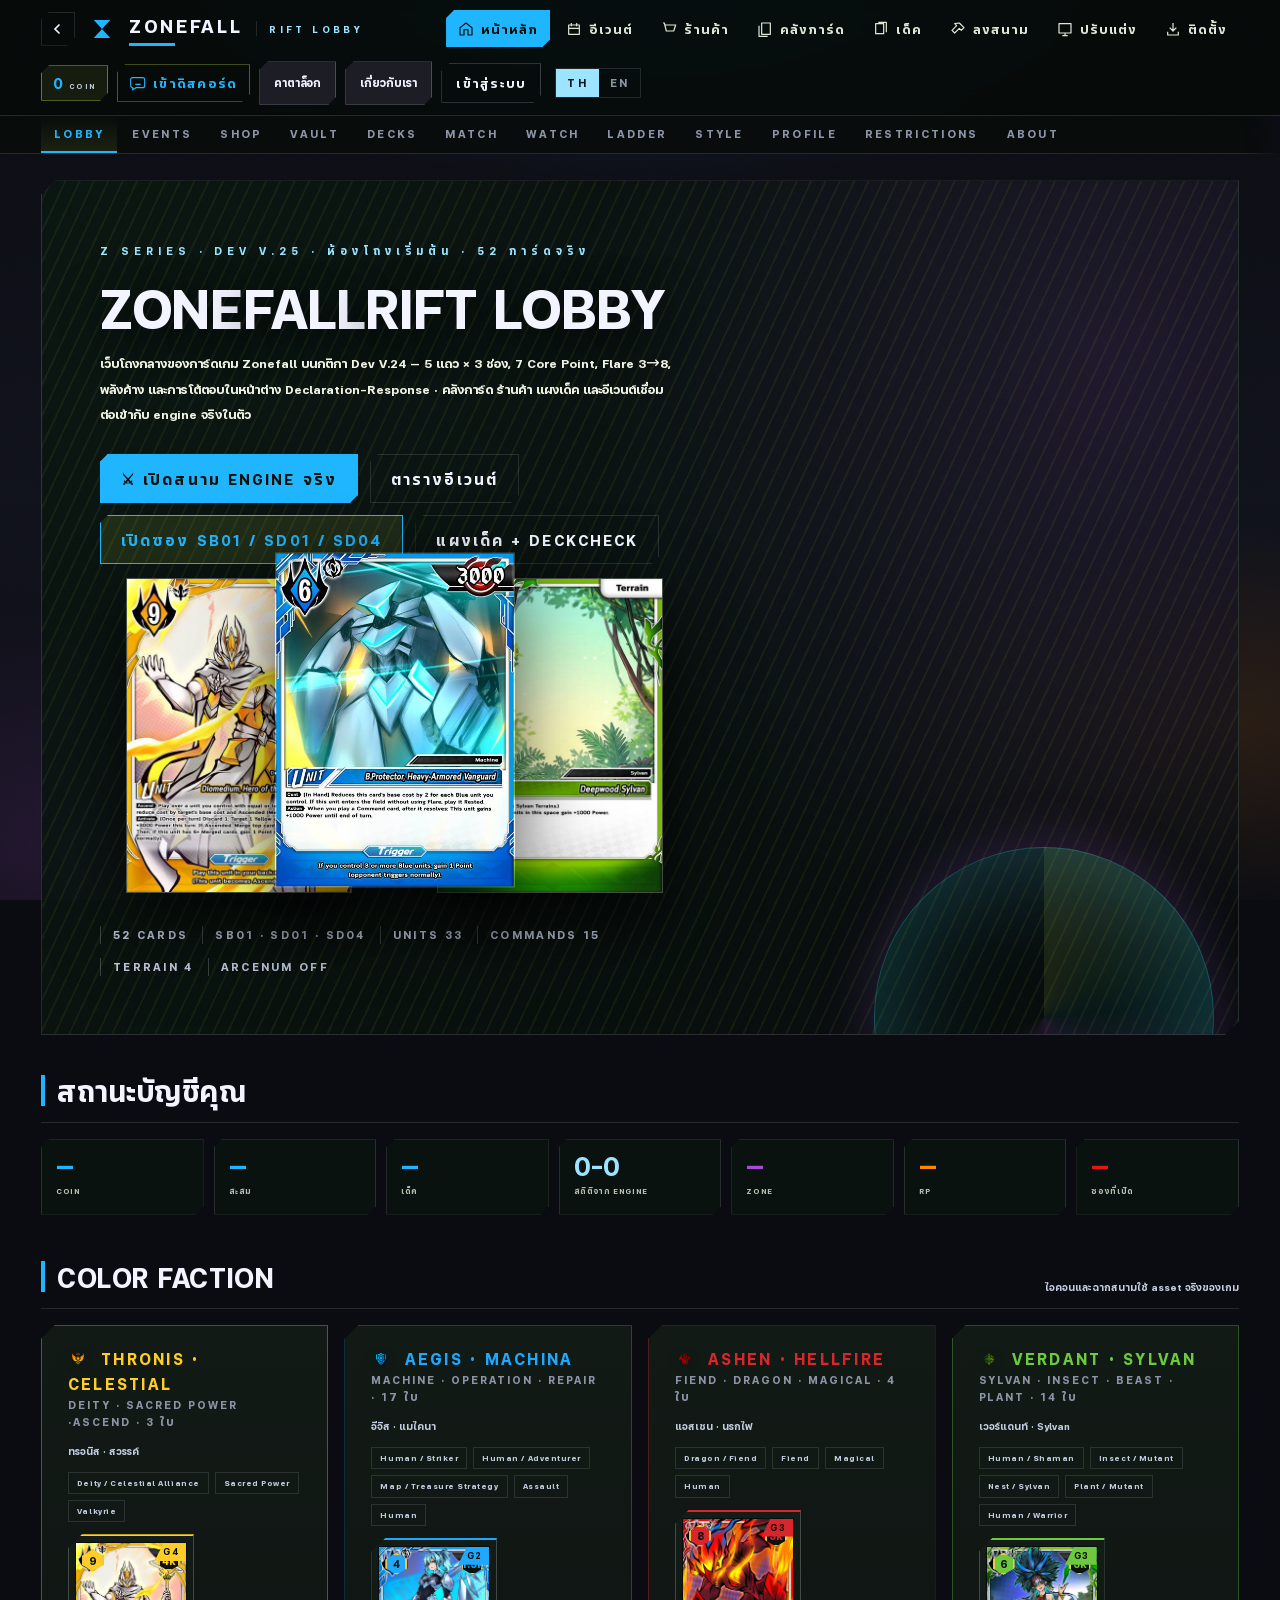
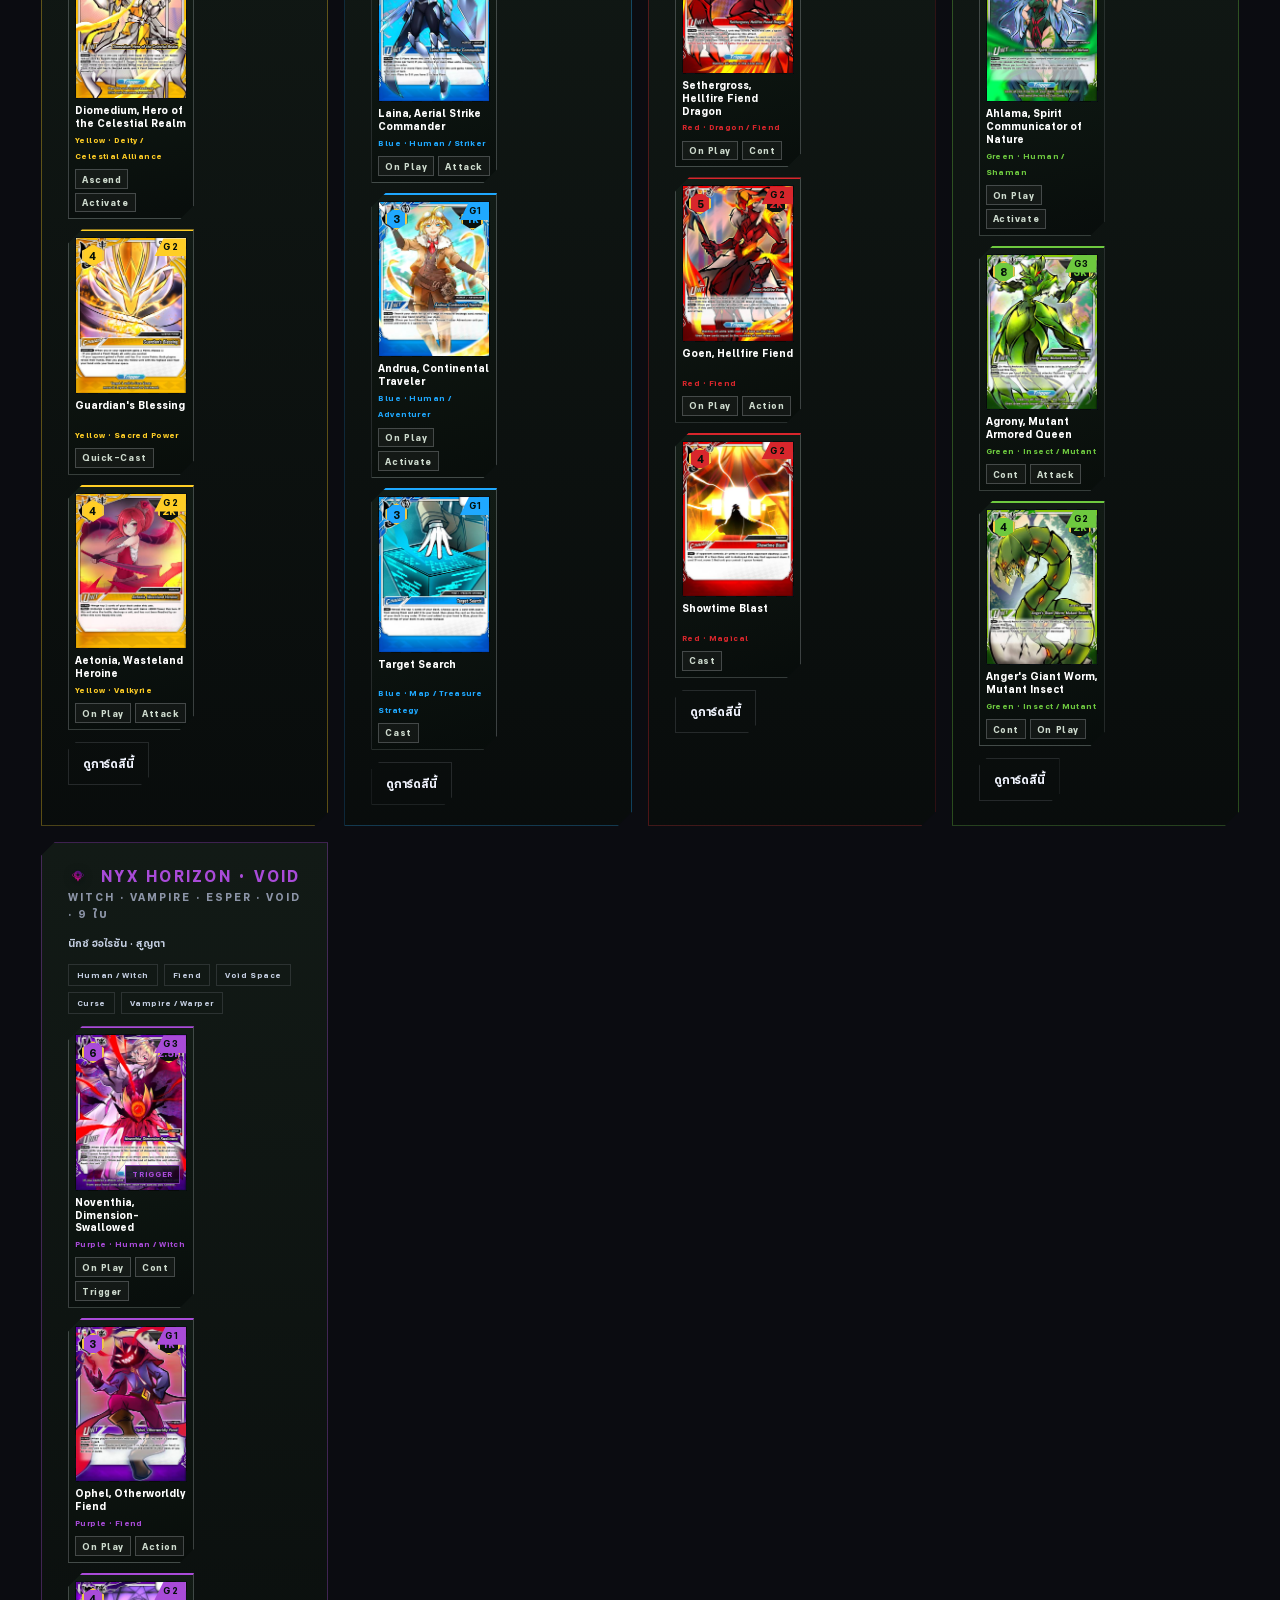
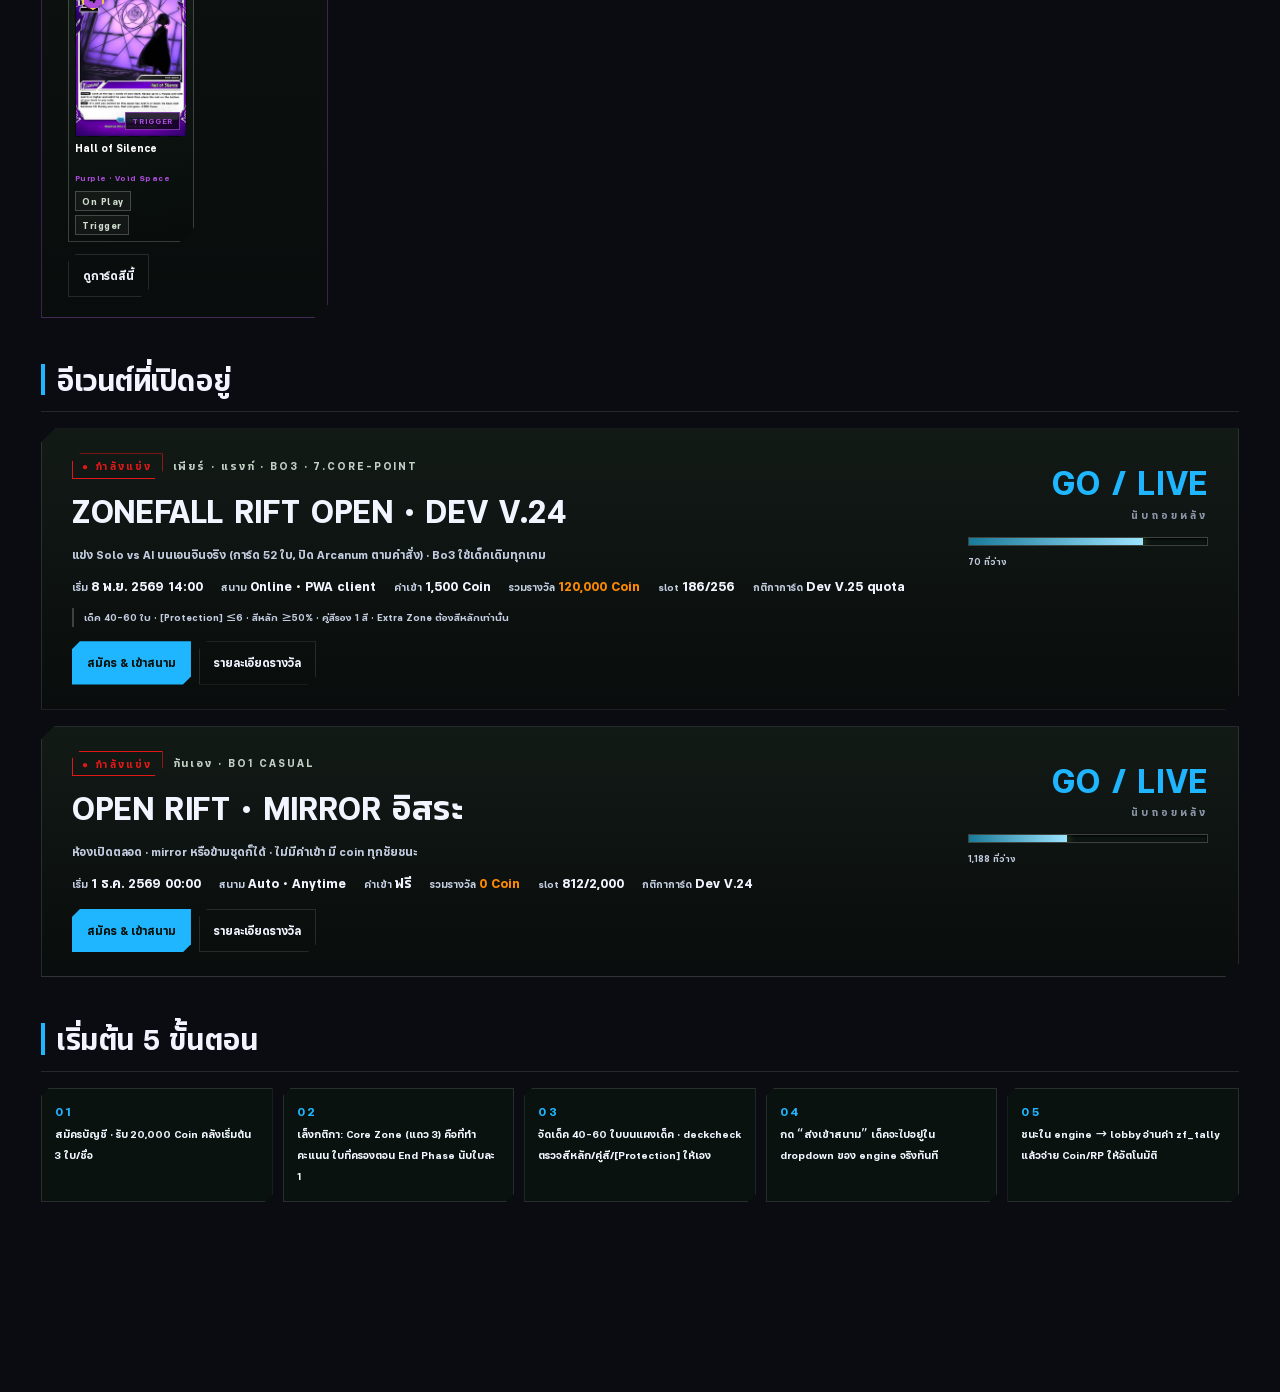
==== commit b056f0be: "Dev V.25: attack = rest, ability conditions, Trigger Check limit, theme + motion + responsive กติกา " ====
--- a/index.html
+++ b/index.html
@@ -3,7 +3,7 @@
 <head>
 <meta charset="utf-8">
 <meta name="viewport" content="width=device-width,initial-scale=1,viewport-fit=cover">
-<meta name="theme-color" content="#070a09">
+<meta name="theme-color" content="#0e0e14">
 <meta name="description" content="Zonefall · Rift Lobby — ห้องโถงเว็บของการ์ดเกม Zonefall (rulebook Dev V.24): คลังการ์ดจริง 52 ใบ ร้านค้าแผงเด็ค อีเวนต์ แรงก์ และสนามที่เรียก engine จริง">
 <title>Zonefall · Rift Lobby</title>
 <link rel="manifest" href="manifest.json">
@@ -14,7 +14,7 @@
 <meta name="apple-mobile-web-app-title" content="Zonefall">
 <link rel="preconnect" href="https://fonts.googleapis.com">
 <link rel="preconnect" href="https://fonts.gstatic.com" crossorigin>
-<link rel="stylesheet" href="css/lobby.css?v=1793365332">
+<link rel="stylesheet" href="css/lobby.css?v=1793379206-946fe1">
 </head>
 <body class="page-lobby" data-page="lobby">
 
@@ -165,9 +165,9 @@
   <button type="button">ปิด</button>
 </dialog>
 
-<script src="game/js/data.js?v=1793365332"></script>
-<script src="data.js?v=1793365332" defer></script>
-<script src="battle.js?v=1793365332" defer></script>
-<script src="app.js?v=1793365332" defer></script>
+<script src="game/js/data.js?v=1793379206-946fe1"></script>
+<script src="data.js?v=1793379206-946fe1" defer></script>
+<script src="battle.js?v=1793379206-946fe1" defer></script>
+<script src="app.js?v=1793379206-946fe1" defer></script>
 </body>
 </html>
--- a/css/lobby.css
+++ b/css/lobby.css
@@ -163,7 +163,7 @@
 .g-cards{grid-template-columns:repeat(auto-fill,minmax(var(--card-w),1fr));justify-items:center}
 .g-2{grid-template-columns:repeat(auto-fit,minmax(290px,1fr))}
 .g-3{grid-template-columns:repeat(auto-fit,minmax(230px,1fr))}
-.g-side{grid-template-columns:minmax(0,1fr) 330px;align-items:start}
+.g-side{display:grid;grid-template-columns:minmax(0,1fr) 348px;gap:18px;align-items:start}
 .panel{background:linear-gradient(180deg,rgba(21,32,25,.72),rgba(8,13,11,.72));border:1px solid var(--hair);
   clip-path:var(--cut);padding:20px 26px;position:relative}
 .panel.hi{border-color:rgba(216,255,77,.3)}
@@ -558,7 +558,7 @@
 }
 
 /* §9 RESPONSIVE */
-@media (max-width:1240px){ .g-side{grid-template-columns:minmax(0,1fr)} .stage-side{grid-template-columns:1fr;grid-template-rows:auto auto 1fr} .stage-body{grid-template-columns:minmax(0,1fr)} .telemetry{max-height:150px} }
+@media (max-width:1240px){ .g-side{grid-template-columns:minmax(0,1fr);gap:16px} .stage-side{grid-template-columns:1fr;grid-template-rows:auto auto 1fr} .stage-body{grid-template-columns:minmax(0,1fr)} .telemetry{max-height:150px} }
 @media (max-width:1020px){
   :root{--card-w:168px;--card-h:238px}
   .header-shortcuts button span,.header-discord span,.header-about{display:none}
@@ -659,7 +659,7 @@
 .rcard.in-deck{border-top-color:var(--lime);box-shadow:inset 0 0 0 1px rgba(216,255,77,.4)}
 .rcard.in-deck::after{content:"✓ IN DECK";position:absolute;left:8px;bottom:8px;z-index:6;font-family:var(--f-disp);font-size:9px;letter-spacing:.14em;color:#08110a;background:var(--lime);padding:2px 7px}
 .dup-tag{position:absolute;top:32px;left:-2px;z-index:7;font-family:var(--f-disp);font-size:9px;letter-spacing:.1em;background:var(--gold);color:#12100a;padding:2px 8px}
-.pool-grid{display:grid;gap:10px;grid-template-columns:repeat(auto-fill,minmax(126px,1fr));margin-top:14px;max-height:64vh;overflow:auto;padding-right:6px}
+.pool-grid{display:grid;gap:9px;grid-template-columns:repeat(auto-fill,minmax(104px,1fr));margin-top:14px;max-height:none;overflow:visible;padding-right:4px}
 .g-cards{grid-template-columns:repeat(auto-fill,minmax(var(--card-w),1fr));gap:14px 12px}
 
 /* list view of the vault */
@@ -731,7 +731,7 @@
 #stage-out{background:transparent;border-color:rgba(255,91,74,.45);color:#ffb9b0;font-family:var(--f-disp);font-size:11px;letter-spacing:.16em}
 #stage-out:hover{background:var(--rust);color:#12060a}
 .stage-hd-rt{margin-left:auto;font-family:var(--f-disp);font-size:22px;color:var(--bone);letter-spacing:.1em}
-.stage-main{display:grid;grid-template-columns:minmax(0,1fr) 292px;gap:14px;padding:14px 16px;min-height:0}
+.stage-main{display:grid;grid-template-columns:minmax(0,1fr) 268px;gap:12px;padding:12px;min-height:0}
 .frame-box{position:relative;min-height:0;height:100%;display:flex;flex-direction:column;gap:5px}
 iframe#frame{flex:1 1 auto;width:100%;min-height:0;height:100%;border:1px solid var(--hair-s);background:#040706;display:block} .frame-hint{flex:0 0 auto}
 .frame-box{display:flex;flex-direction:column;gap:5px;min-height:0;height:100%}
@@ -752,7 +752,7 @@
 .rail-actions button{font-family:var(--f-disp);letter-spacing:.1em;text-transform:uppercase;font-size:11.5px;padding:10px}
 .rail-card.pay .kv b{color:var(--lime)}
 .rail-card.pay{border-color:rgba(216,255,77,.25)}
-@media (max-width:1100px){ .stage-main{grid-template-columns:minmax(0,1fr)} .stage-rail{grid-template-columns:repeat(auto-fit,minmax(190px,1fr));display:grid;overflow:visible} .rail-card.grow{grid-column:1/-1} }
+@media (max-width:1120px){ .stage-main{grid-template-columns:minmax(0,1fr)} .stage-rail{grid-template-columns:repeat(auto-fit,minmax(190px,1fr));display:grid;overflow:visible} .rail-card.grow{grid-column:1/-1} }
 @media (max-width:820px){
   .stage-main{grid-template-columns:minmax(0,1fr);padding:6px;gap:6px;grid-template-rows:minmax(0,1fr) auto}
   .frame-box{min-height:0}
@@ -944,8 +944,8 @@
 /* deck-line rows: fixed thumbnail + tidy text */
 .deck-row{display:grid;grid-template-columns:46px minmax(0,1fr) auto;gap:11px;align-items:center;padding:8px 10px}
 .deck-row img{width:46px;height:64px;object-fit:cover;object-position:top;border:1px solid var(--hair);background:#0a120f;display:block}
-.deck-row .dr-main b{white-space:nowrap;overflow:hidden;text-overflow:ellipsis}
-.deck-row .dr-main span{white-space:nowrap;overflow:hidden;text-overflow:ellipsis;display:block}
+.deck-row .dr-main b{white-space:normal;overflow-wrap:anywhere;line-height:1.28}
+.deck-row .dr-main span{white-space:normal;display:block;overflow-wrap:anywhere}
 .deck-row .qty{margin-left:0}
 @media (max-width:720px){
   .deck-row{grid-template-columns:38px minmax(0,1fr) auto;gap:9px;padding:7px 8px}
@@ -955,3 +955,69 @@
 }
 .hero-cta button.accent{background:rgba(216,255,77,.1);border-color:var(--lime);color:var(--lime);font-weight:600}
 .hero-cta button.accent:hover{background:var(--lime);color:#08110a}
+
+
+/* ═════════════════════════════════════════════════════
+   §11 ธีมตามตัวเกม (Zonefall chrome) + จังหวะภาพ V.25
+   ═════════════════════════════════════════════════════ */
+@font-face{font-family:'Zonefall Display';src:url('../game/assets/fonts/zonefall-display.woff2') format('woff2');font-weight:700;font-display:swap}
+@font-face{font-family:'Zonefall UI';src:url('../game/assets/fonts/zonefall-ui.woff2') format('woff2');font-weight:400 700;font-display:swap}
+@font-face{font-family:'Zonefall Num';src:url('../game/assets/fonts/zonefall-num.woff2') format('woff2');font-weight:400;font-display:swap}
+
+:root{
+  --void:#0b0c11; --basalt:#0e0e14; --slate:#15161f; --iron:#1c1d25; --edge:#2a2c38;
+  --panel:#34363f; --panel-hi:#4b4e5a; --steel:#8d95a8;
+  --bone:#f2f5ff; --ash:#c3cde0; --dim:#8d95a8;
+  --lime:#20b6ff; --lime-d:#127fc0; --lime-dim:rgba(32,182,255,.14);
+  --cyan:#9ce4ff; --violet:#a94bd8; --rust:#e01818; --gold:#ff8a00; --core-hi:#ffd27a;
+  --hp:#3ddc84; --flux:#20b6ff;
+  --hair:rgba(242,245,255,.12); --hair-s:rgba(242,245,255,.22);
+  --glow:0 0 28px rgba(32,182,255,.25);
+  --f-disp:'Zonefall Display','Chakra Petch',ui-sans-serif,sans-serif;
+  --f-body:'Zonefall UI','IBM Plex Sans Thai',ui-sans-serif,system-ui,sans-serif;
+  /* จังหวะภาพ: ช้าลงให้ตามากอ่านได้ */
+  --t-ui:.34s; --t-in:.55s; --t-pop:.72s; --t-float:1.7s;
+}
+body::before{background:
+    radial-gradient(72% 46% at 50% -8%,rgba(32,182,255,.17),transparent 62%),
+    radial-gradient(50% 40% at 6% 94%,rgba(169,75,216,.14),transparent 66%),
+    radial-gradient(46% 34% at 96% 80%,rgba(255,138,0,.11),transparent 64%),
+    linear-gradient(#0b0c11,#10121b 55%,#0b0c11)}
+button{transition:transform var(--t-ui),background var(--t-ui),color var(--t-ui),border-color var(--t-ui),box-shadow var(--t-ui)}
+.rcard{transition:transform var(--t-in) cubic-bezier(.2,.9,.25,1),box-shadow var(--t-in),border-color var(--t-ui)}
+.stat b,.num{font-family:var(--f-disp)}
+.panel,.rail-head,.hero{animation:softIn var(--t-in) ease-out both}
+@keyframes softIn{from{opacity:0;transform:translateY(10px)}to{opacity:1;transform:none}}
+.kv,.room-row,.list-row{transition:background var(--t-ui),border-color var(--t-ui)}
+#toast{transition:opacity var(--t-pop),transform var(--t-pop)}
+.boot-bar i{transition:width var(--t-pop)}
+.opener-cards .rcard{animation:flipin var(--t-pop) cubic-bezier(.15,.9,.3,1.2) backwards}
+.hero-cards img{animation:heroIn .9s cubic-bezier(.2,.9,.25,1) backwards}
+.logo-word{font-family:var(--f-disp);letter-spacing:.14em;color:#f2f5ff}
+.chip.on{color:#08131c}
+.badge.open{color:var(--lime)}
+@media (prefers-reduced-motion:reduce){*,*::before,*::after{animation-duration:.01ms!important;transition-duration:.05ms!important}}
+
+/* ══ layout fix: two-column เด็คบอร์ด / ใช้พื้นที่ desktop เต็ม ══ */
+.g-side{display:grid!important;grid-template-columns:minmax(0,1fr) 352px;gap:18px;align-items:start}
+@media (max-width:1240px){ .g-side{grid-template-columns:minmax(0,1fr)!important} }
+.pool-grid{max-height:none;overflow:visible}
+
+/* ══ V.25 pass สุดท้าย: ความเป็นอ่านได้ของแผงเด็ค + เป้าแตะบนมือถือ ══ */
+.deck-row img{width:52px}
+.deck-row{grid-template-columns:52px minmax(0,1fr) auto;gap:12px}
+.deck-row .dr-main b{font-size:14px;line-height:1.3;color:#f8fbff}
+.deck-row .dr-main span{font-size:12.5px;line-height:1.6;color:#dde8f5}
+.chip-kw{border-color:rgba(32,182,255,.55);color:#cdeaff;background:rgba(32,182,255,.12);font-size:10.5px;padding:1px 6px}
+.deck-row .qty b{font-size:15px;color:#fff}
+.deck-row:hover{background:#12141c;border-color:var(--hair-s)}
+@media (min-width:1500px){ .deck-row .dr-main b{font-size:14.5px} .deck-row .dr-main span{font-size:13px} }
+@media (max-width:720px){
+  .hero-cta button,.hero-cta .primary{min-height:46px;font-size:13.5px;padding:12px 14px}
+  .deck-switch .chip{min-height:40px}
+  .pool-grid{grid-template-columns:repeat(auto-fill,minmax(104px,1fr))}
+  .pool-grid .rc-meta b{font-size:10.6px}
+  .rail-head{margin-bottom:12px}
+  #content .actions button{min-height:44px}
+  .fgroup .set .chip{min-height:38px}
+}
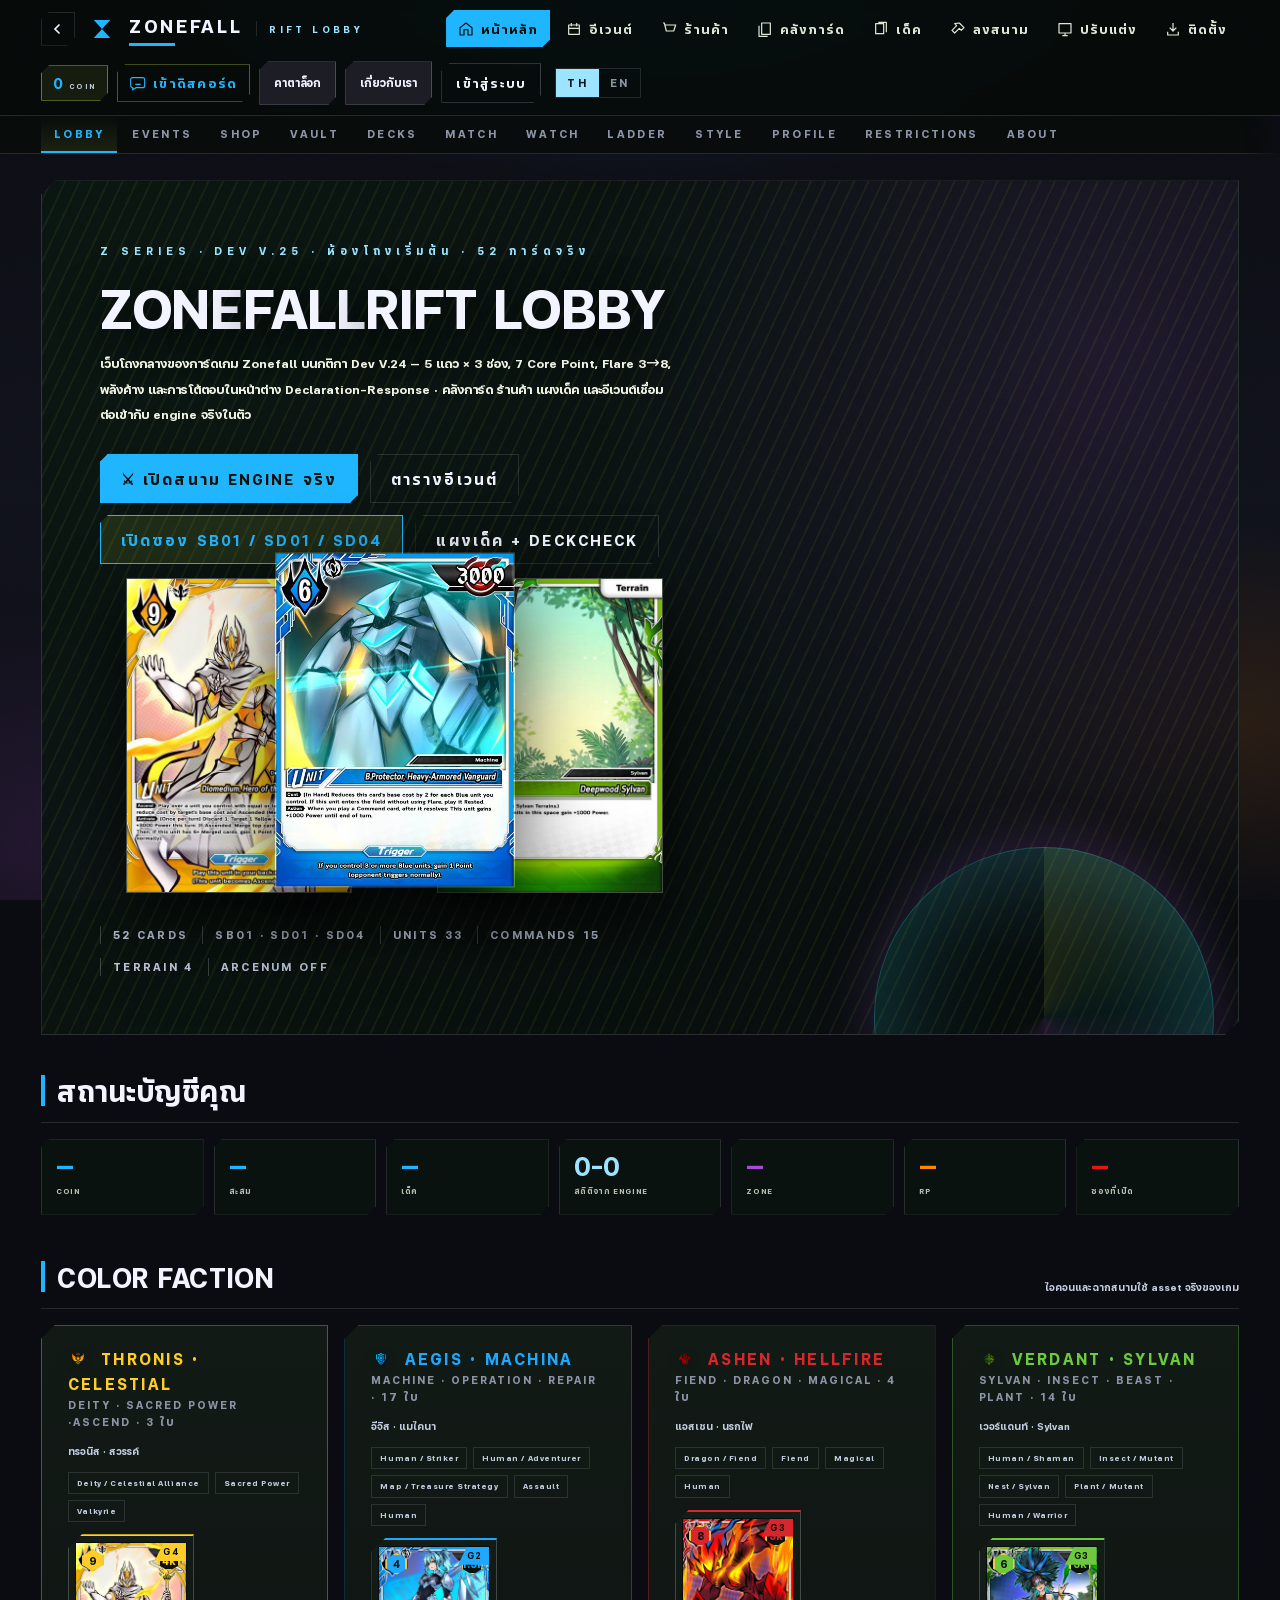
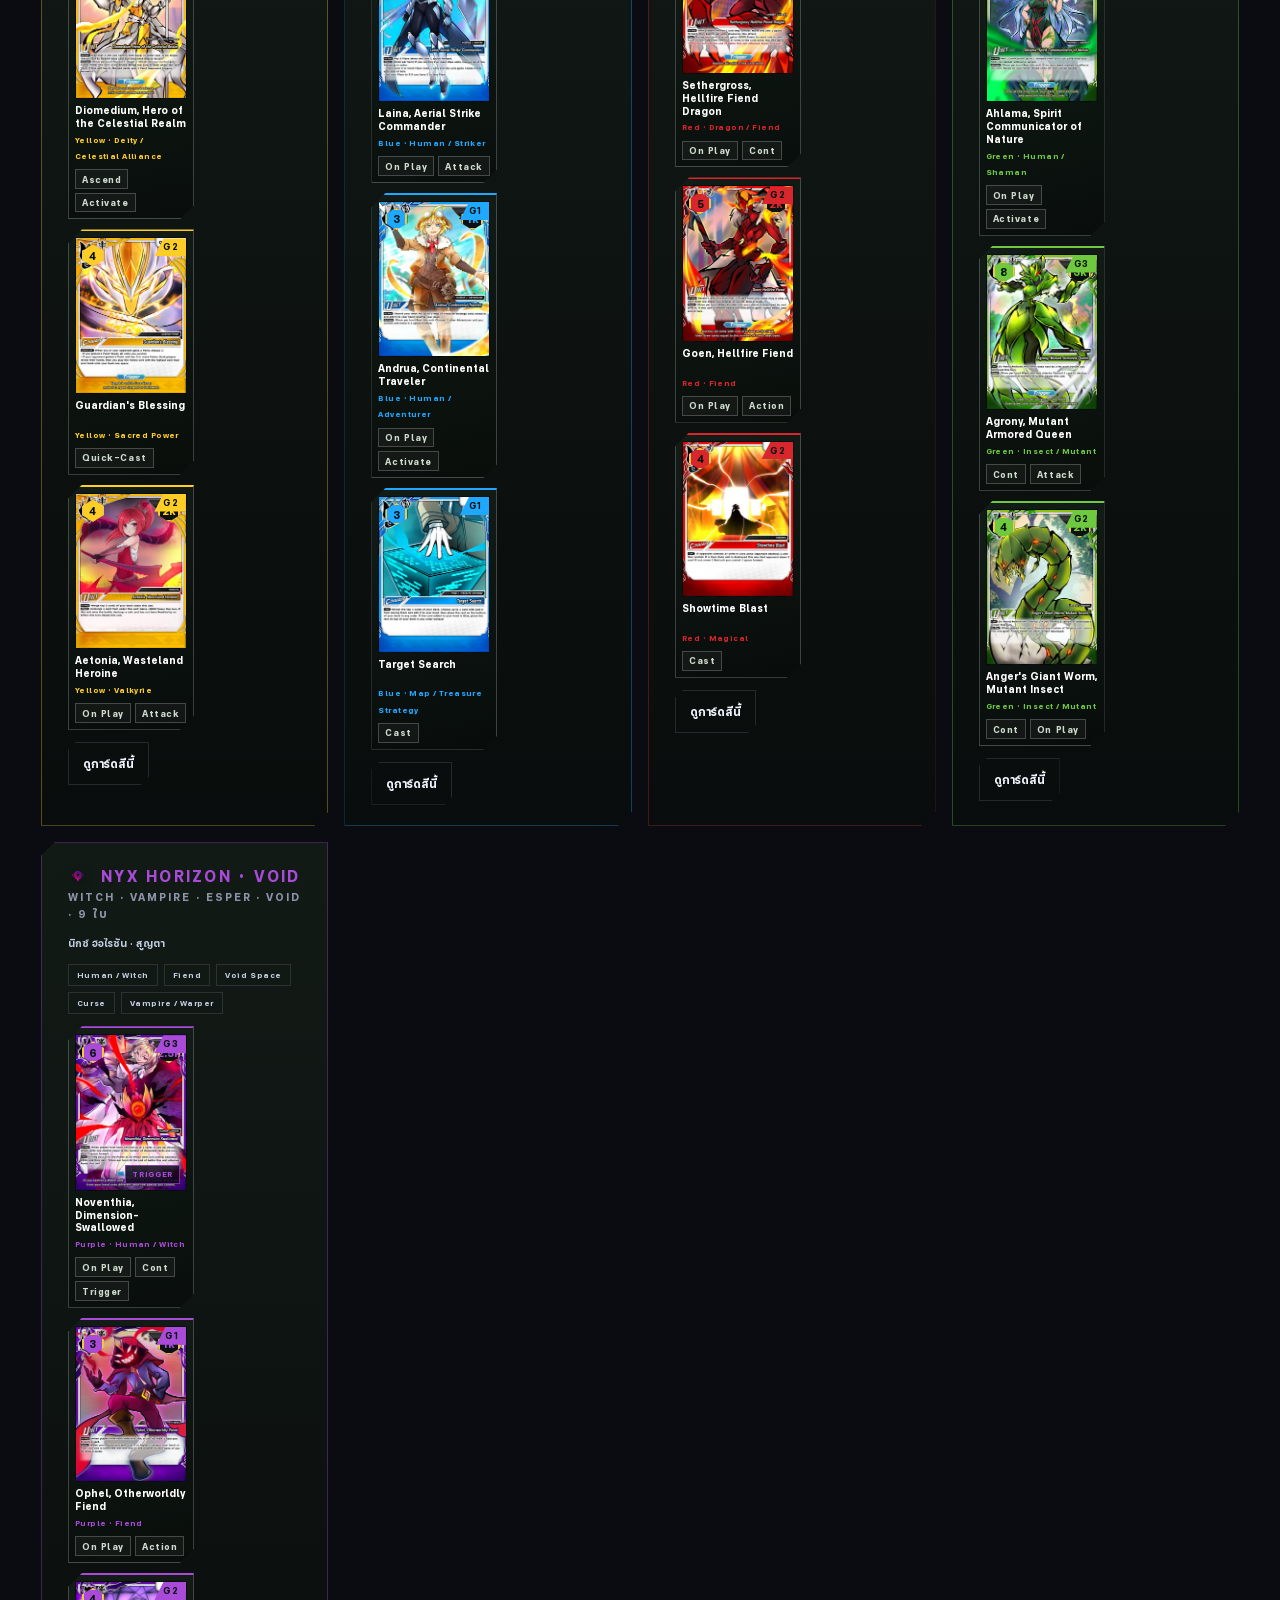
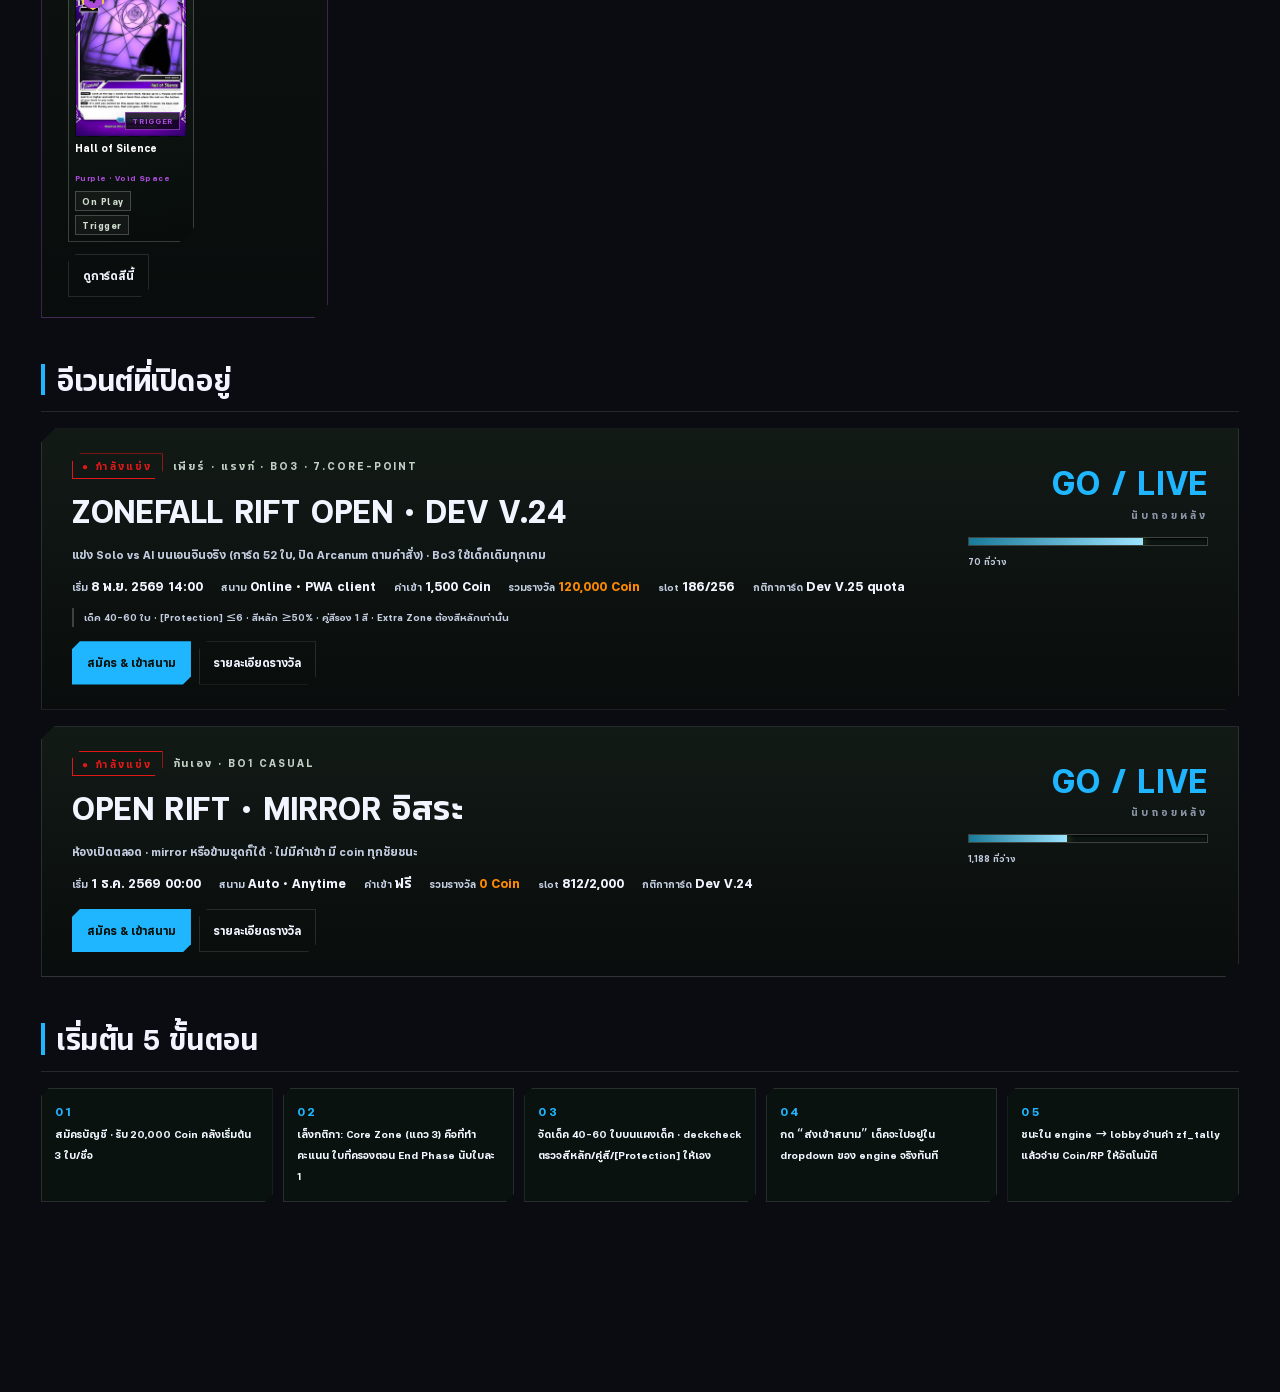
==== commit a4ca842a: "V.25 cleanup: แก้อักษรไทยเพี้ยนใน log, จัดข้อมูล [Trigger] ให้สะอาด, เพิ่ม guard test 2 ไฟล์ ข้อความ" ====
--- a/index.html
+++ b/index.html
@@ -14,7 +14,7 @@
 <meta name="apple-mobile-web-app-title" content="Zonefall">
 <link rel="preconnect" href="https://fonts.googleapis.com">
 <link rel="preconnect" href="https://fonts.gstatic.com" crossorigin>
-<link rel="stylesheet" href="css/lobby.css?v=1793379206-946fe1">
+<link rel="stylesheet" href="css/lobby.css?v=1793381051-80bb5f">
 </head>
 <body class="page-lobby" data-page="lobby">
 
@@ -165,9 +165,9 @@
   <button type="button">ปิด</button>
 </dialog>
 
-<script src="game/js/data.js?v=1793379206-946fe1"></script>
-<script src="data.js?v=1793379206-946fe1" defer></script>
-<script src="battle.js?v=1793379206-946fe1" defer></script>
-<script src="app.js?v=1793379206-946fe1" defer></script>
+<script src="game/js/data.js?v=1793381051-80bb5f"></script>
+<script src="data.js?v=1793381051-80bb5f" defer></script>
+<script src="battle.js?v=1793381051-80bb5f" defer></script>
+<script src="app.js?v=1793381051-80bb5f" defer></script>
 </body>
 </html>
